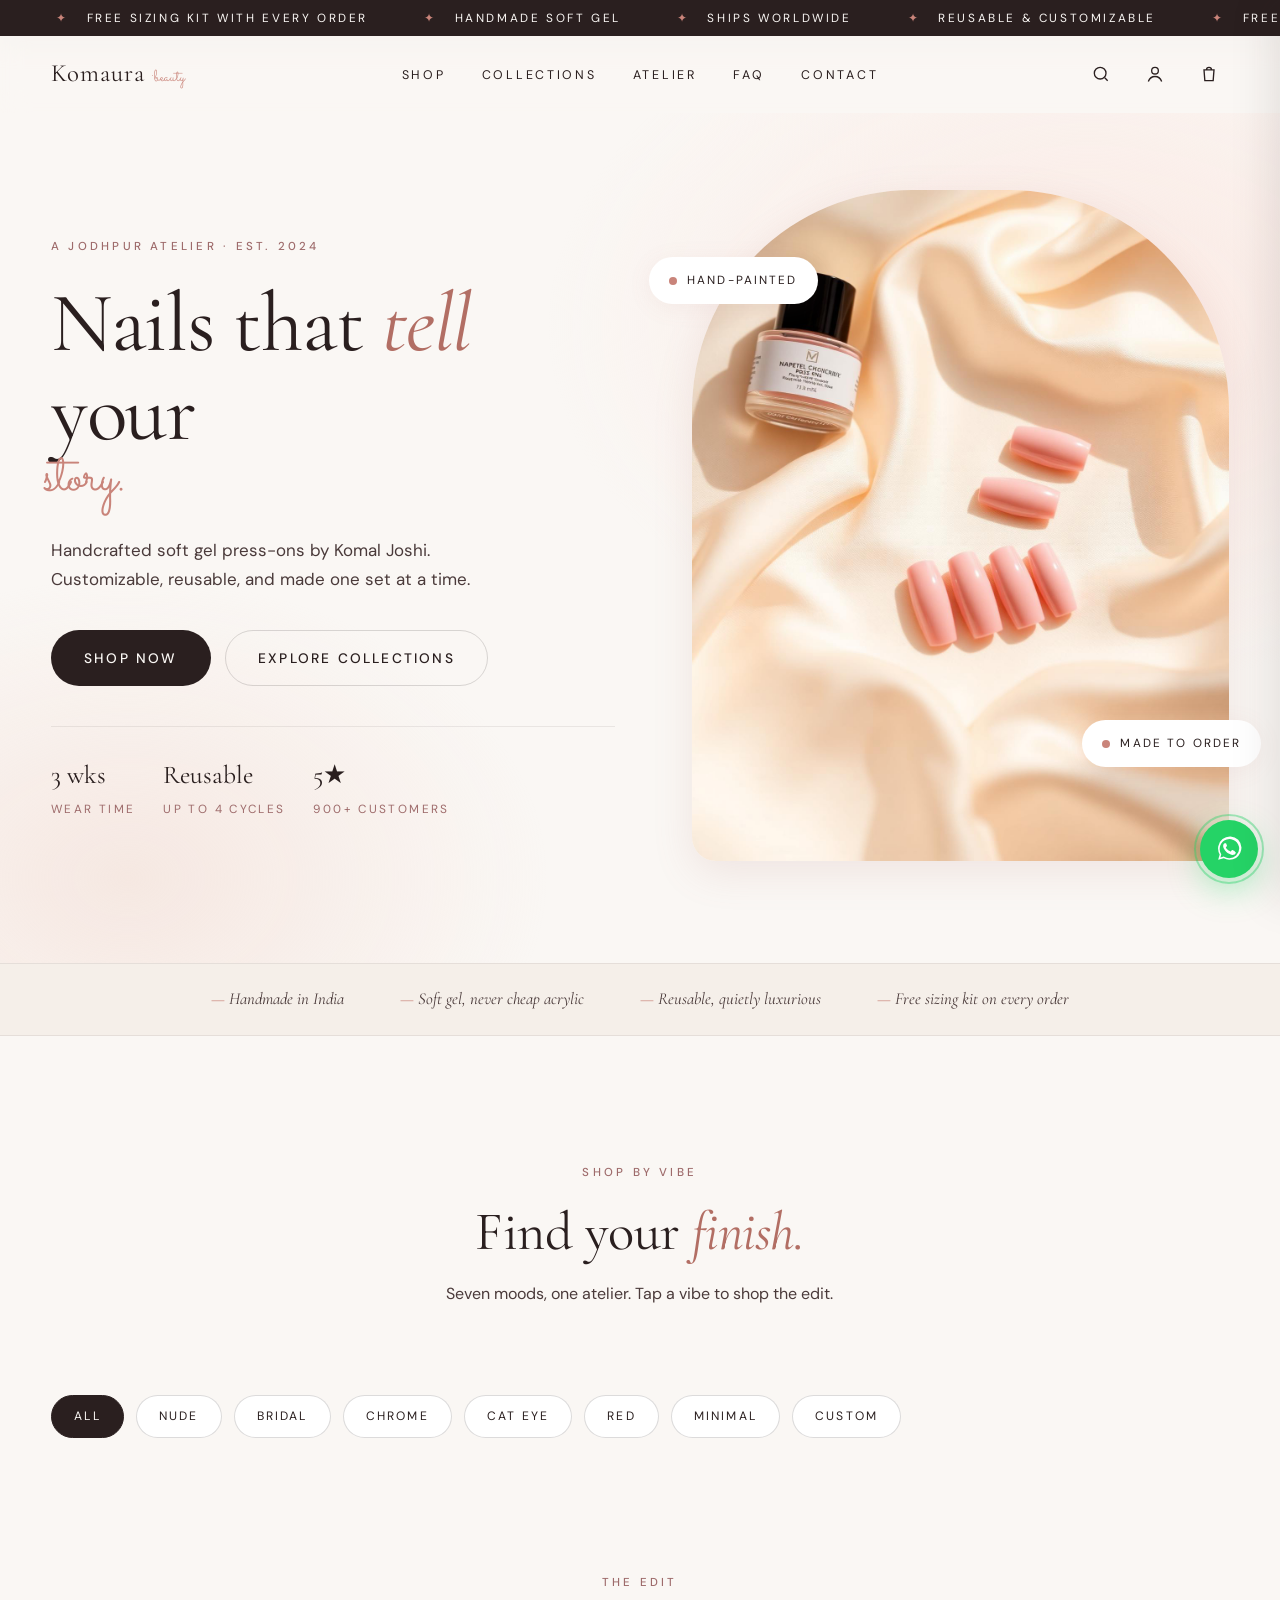
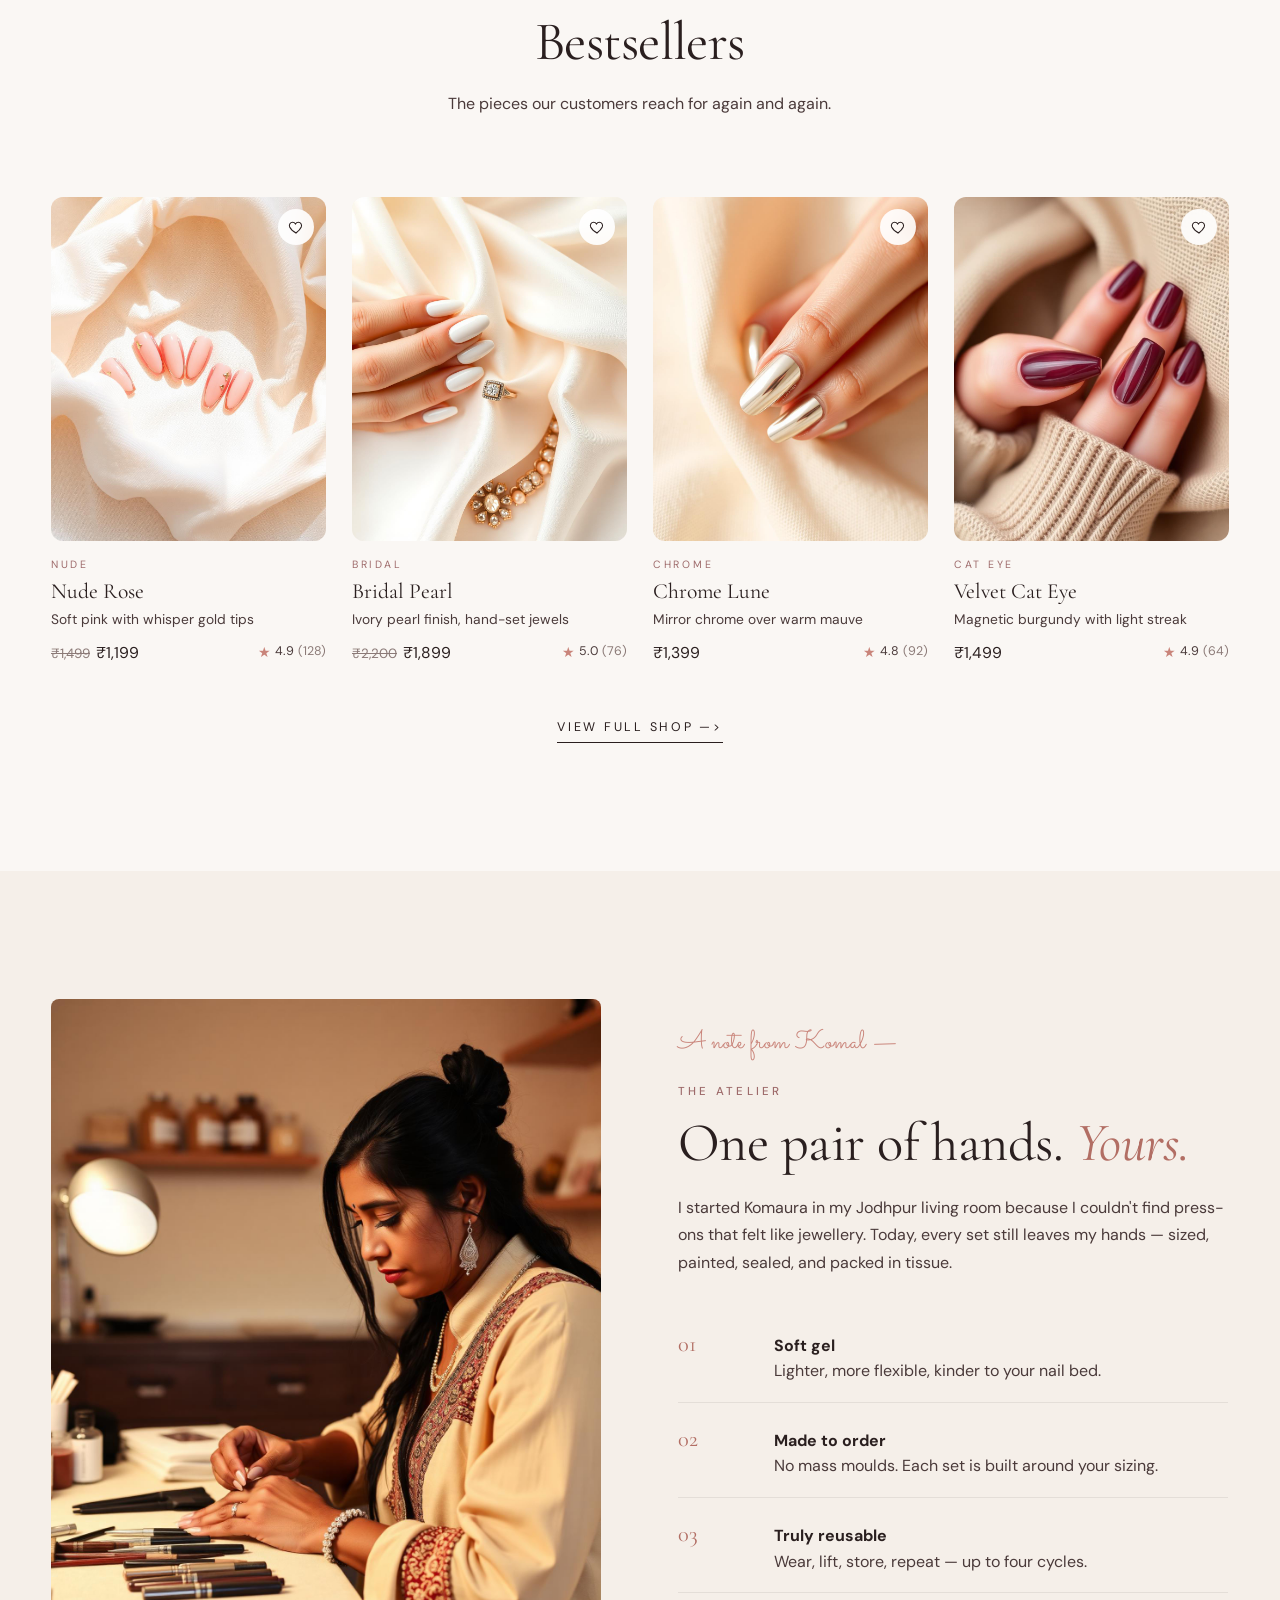
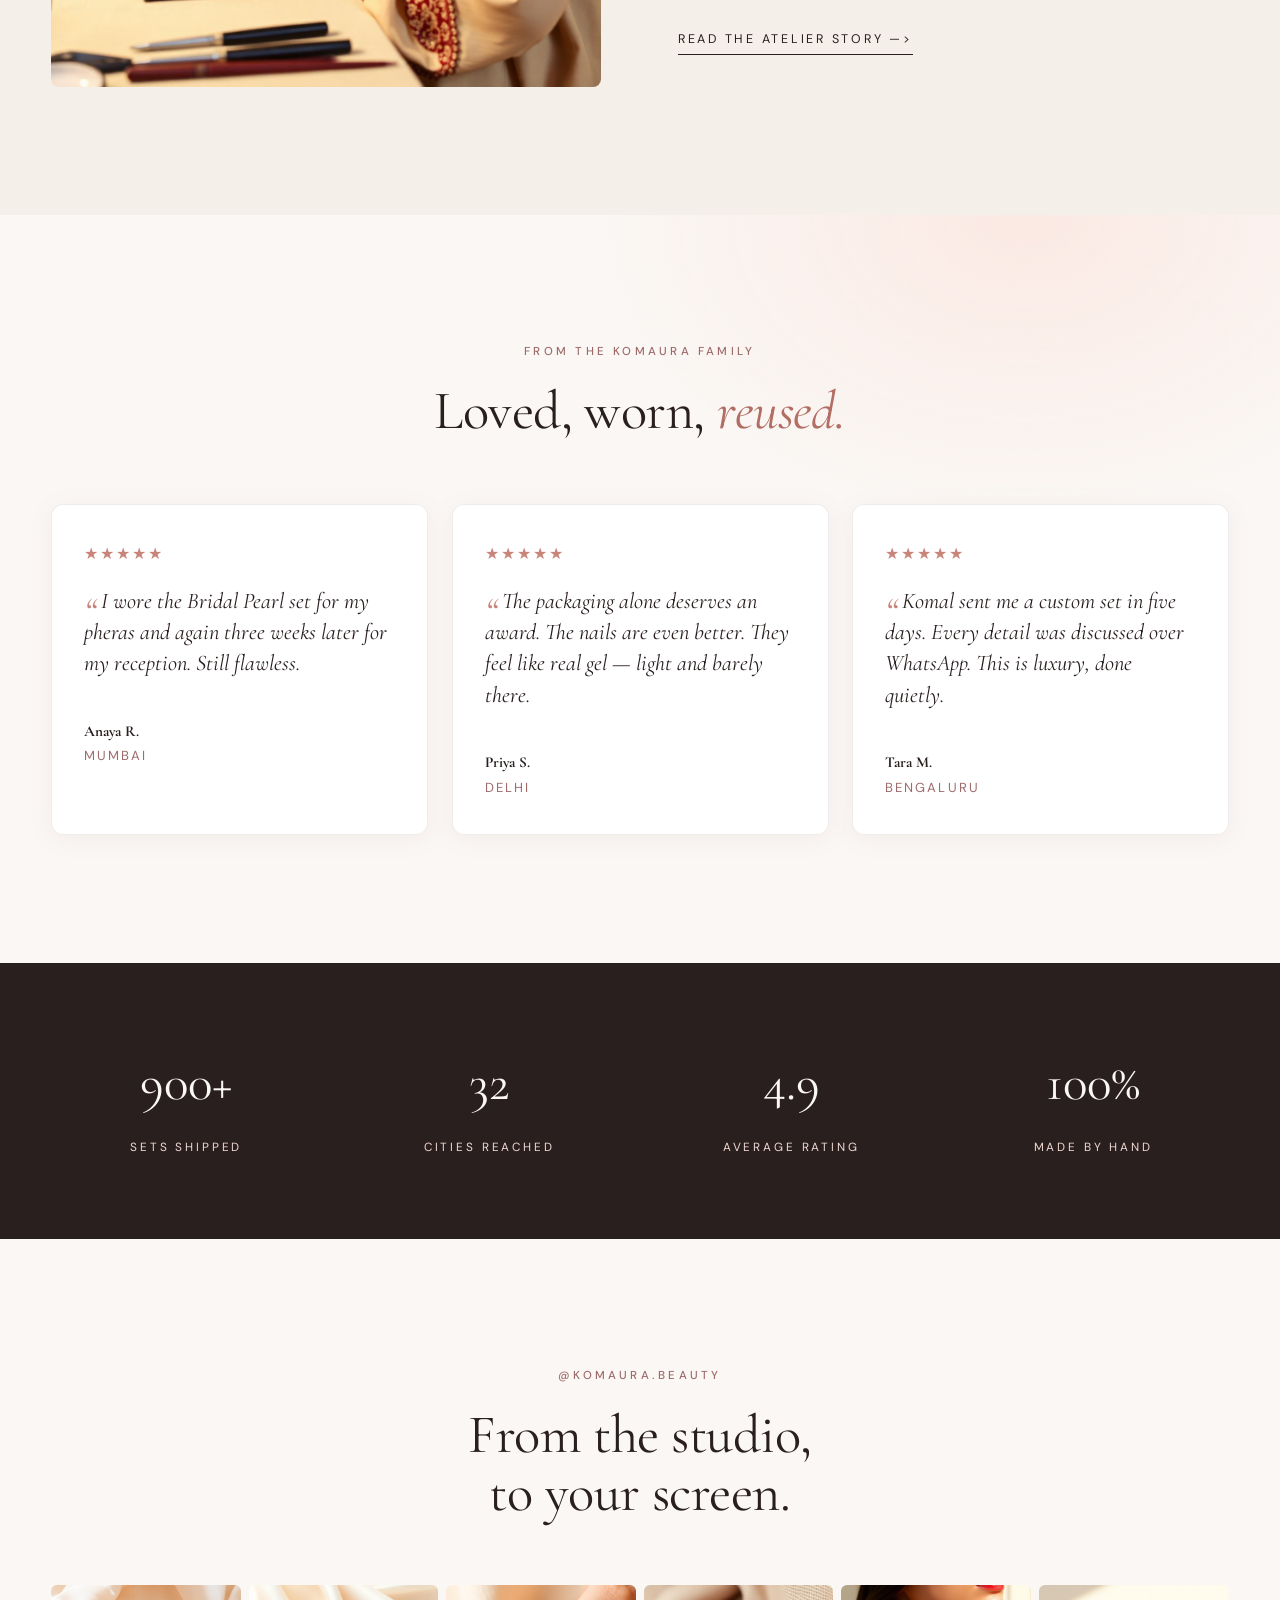
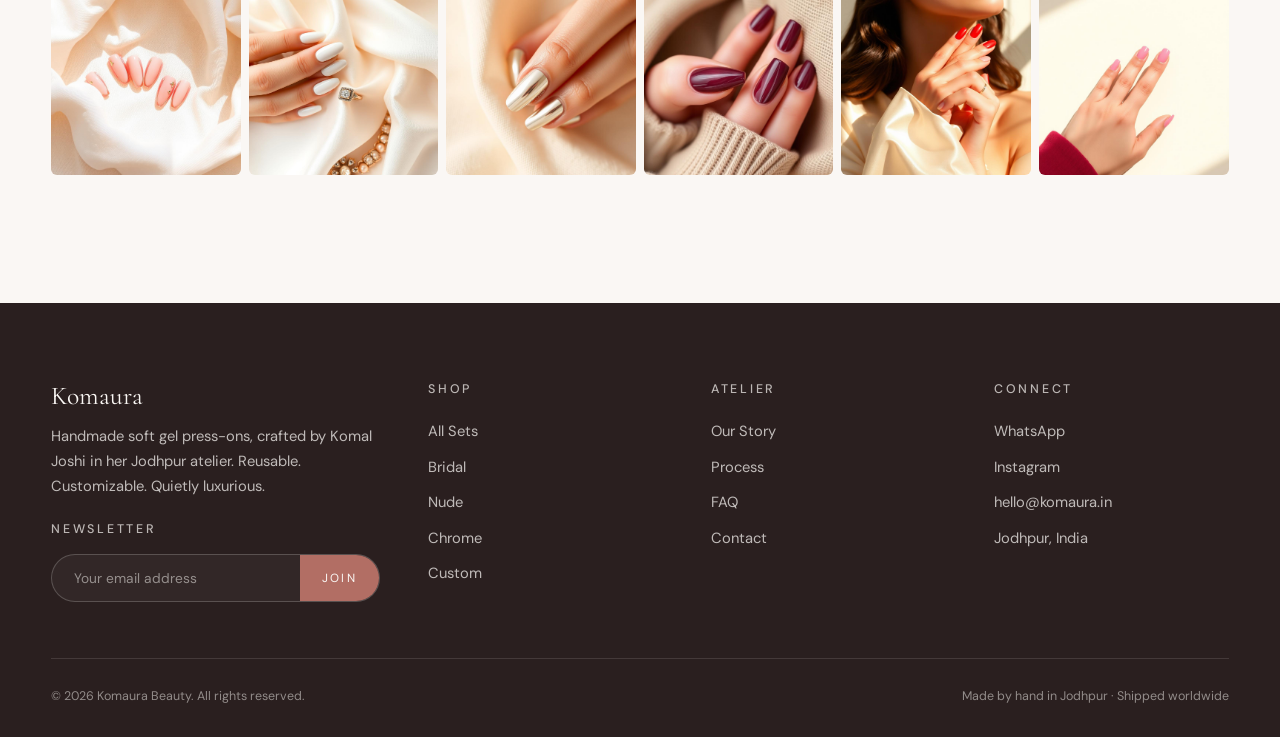
==== index.html @ 633e7b8e "naya" ====
<!DOCTYPE html>
<html lang="en">
<head>
<meta charset="utf-8">
<meta name="viewport" content="width=device-width, initial-scale=1, viewport-fit=cover">
<title>Komaura Beauty — Handmade Soft Gel Press-On Nails</title>
<meta name="description" content="Komaura Beauty by Komal Joshi. Handcrafted soft gel press-on nails from Jodhpur. Customizable, reusable, and quietly luxurious.">
<meta name="theme-color" content="#FAF7F4">
<meta property="og:title" content="Komaura Beauty — Handmade Soft Gel Press-On Nails">
<meta property="og:description" content="Handcrafted soft gel press-ons. Customizable. Reusable. Yours.">
<meta property="og:image" content="assets/images/hero-1.jpg">
<meta property="og:type" content="website">
<link rel="icon" href="data:image/svg+xml,%3Csvg xmlns='http://www.w3.org/2000/svg' viewBox='0 0 32 32'%3E%3Crect width='32' height='32' rx='8' fill='%232A1F1F'/%3E%3Ctext x='50%25' y='58%25' font-family='Cormorant Garamond, serif' font-size='18' fill='%23FAF7F4' text-anchor='middle'%3EK%3C/text%3E%3C/svg%3E">
<link rel="preconnect" href="https://fonts.googleapis.com">
<link rel="preconnect" href="https://fonts.gstatic.com" crossorigin>
<link href="https://fonts.googleapis.com/css2?family=Cormorant+Garamond:ital,wght@0,400;0,500;1,400&family=DM+Sans:wght@300;400;500&family=Sacramento&display=swap" rel="stylesheet">
<link rel="stylesheet" href="css/base.css">
<link rel="stylesheet" href="css/components.css">
<link rel="stylesheet" href="css/animations.css">
<link rel="stylesheet" href="css/responsive.css">
<script type="application/ld+json">
{"@context":"https://schema.org","@type":"Organization","name":"Komaura Beauty","url":"https://komaura.in","logo":"assets/images/hero-1.jpg","sameAs":["https://instagram.com/"]}
</script>
</head>
<body>
<div class="preloader"><div class="preloader__mark">Komaura</div></div>
<div data-include="navbar"></div>

<main>
  <!-- HERO -->
  <section class="hero">
    <div class="container hero__grid">
      <div class="hero__copy">
        <span class="eyebrow reveal">A Jodhpur Atelier · Est. 2024</span>
        <h1 class="hero__title reveal" data-delay="1">
          Nails that <em>tell</em><br>
          your <span class="script">story.</span>
        </h1>
        <p class="hero__sub reveal" data-delay="2">
          Handcrafted soft gel press-ons by Komal Joshi.
          Customizable, reusable, and made one set at a time.
        </p>
        <div class="hero__cta reveal" data-delay="3">
          <a href="shop.html" class="btn btn-primary">Shop Now</a>
          <a href="#vibes" class="btn btn-ghost">Explore Collections</a>
        </div>
        <div class="hero__meta reveal" data-delay="4">
          <div><strong>3 wks</strong>Wear time</div>
          <div><strong>Reusable</strong>Up to 4 cycles</div>
          <div><strong>5★</strong>900+ customers</div>
        </div>
      </div>
      <div class="hero__art reveal" data-delay="2">
        <img src="assets/images/hero-1.jpg" alt="Editorial close-up of nude pink press-on nails on cream silk" width="640" height="800" fetchpriority="high">
        <div class="float-tag t1"><span class="dot"></span>Hand-painted</div>
        <div class="float-tag t2"><span class="dot"></span>Made to order</div>
      </div>
    </div>
  </section>

  <!-- VALUES -->
  <div class="values">
    <div class="container values__row">
      <span>Handmade in India</span>
      <span>Soft gel, never cheap acrylic</span>
      <span>Reusable, quietly luxurious</span>
      <span>Free sizing kit on every order</span>
    </div>
  </div>

  <!-- VIBES -->
  <section id="vibes">
    <div class="container">
      <div class="section-head reveal">
        <span class="eyebrow">Shop by Vibe</span>
        <h2>Find your <em style="font-style:italic;color:var(--rose-deep)">finish.</em></h2>
        <p>Seven moods, one atelier. Tap a vibe to shop the edit.</p>
      </div>
      <div class="chips chips--scroll reveal" data-delay="1" id="vibe-chips">
        <a class="chip is-active" href="shop.html">All</a>
        <a class="chip" href="shop.html?category=Nude">Nude</a>
        <a class="chip" href="shop.html?category=Bridal">Bridal</a>
        <a class="chip" href="shop.html?category=Chrome">Chrome</a>
        <a class="chip" href="shop.html?category=Cat Eye">Cat Eye</a>
        <a class="chip" href="shop.html?category=Red">Red</a>
        <a class="chip" href="shop.html?category=Minimal">Minimal</a>
        <a class="chip" href="contact.html">Custom</a>
      </div>
    </div>
  </section>

  <!-- BESTSELLERS -->
  <section style="padding-top:0">
    <div class="container">
      <div class="section-head reveal">
        <span class="eyebrow">The Edit</span>
        <h2>Bestsellers</h2>
        <p>The pieces our customers reach for again and again.</p>
      </div>
      <div class="product-grid" id="bestsellers" aria-busy="true">
        <div class="skeleton skel-card"></div>
        <div class="skeleton skel-card"></div>
        <div class="skeleton skel-card"></div>
        <div class="skeleton skel-card"></div>
      </div>
      <div style="text-align:center; margin-top:48px">
        <a href="shop.html" class="link-arrow">View Full Shop —&gt;</a>
      </div>
    </div>
  </section>

  <!-- STORY -->
  <section class="story">
    <div class="container story__grid">
      <div class="story__media reveal">
        <img src="assets/images/about-founder.jpg" alt="Komal Joshi at her Jodhpur atelier workbench" loading="lazy" width="800" height="1000">
      </div>
      <div class="story__copy reveal" data-delay="1">
        <span class="script">A note from Komal —</span>
        <span class="eyebrow" style="display:block; margin-top:12px">The Atelier</span>
        <h2>One pair of hands. <em style="font-style:italic;color:var(--rose-deep)">Yours.</em></h2>
        <p>I started Komaura in my Jodhpur living room because I couldn't find press-ons that felt like jewellery. Today, every set still leaves my hands — sized, painted, sealed, and packed in tissue.</p>
        <ul>
          <li><span>01</span><div><strong>Soft gel</strong><br><span style="color:var(--ink-soft)">Lighter, more flexible, kinder to your nail bed.</span></div></li>
          <li><span>02</span><div><strong>Made to order</strong><br><span style="color:var(--ink-soft)">No mass moulds. Each set is built around your sizing.</span></div></li>
          <li><span>03</span><div><strong>Truly reusable</strong><br><span style="color:var(--ink-soft)">Wear, lift, store, repeat — up to four cycles.</span></div></li>
        </ul>
        <div style="margin-top:32px"><a href="about.html" class="link-arrow">Read the Atelier Story —&gt;</a></div>
      </div>
    </div>
  </section>

  <!-- TESTIMONIALS -->
  <section class="testimonials">
    <div class="container">
      <div class="section-head reveal">
        <span class="eyebrow">From the Komaura Family</span>
        <h2>Loved, worn, <em style="font-style:italic;color:var(--rose-deep)">reused.</em></h2>
      </div>
      <div class="t-grid">
        <article class="t-card reveal"><div class="stars">★★★★★</div><p class="quote">I wore the Bridal Pearl set for my pheras and again three weeks later for my reception. Still flawless.</p><div class="who"><strong>Anaya R.</strong>Mumbai</div></article>
        <article class="t-card reveal" data-delay="1"><div class="stars">★★★★★</div><p class="quote">The packaging alone deserves an award. The nails are even better. They feel like real gel — light and barely there.</p><div class="who"><strong>Priya S.</strong>Delhi</div></article>
        <article class="t-card reveal" data-delay="2"><div class="stars">★★★★★</div><p class="quote">Komal sent me a custom set in five days. Every detail was discussed over WhatsApp. This is luxury, done quietly.</p><div class="who"><strong>Tara M.</strong>Bengaluru</div></article>
      </div>
    </div>
  </section>

  <!-- COUNTERS -->
  <section class="counters">
    <div class="container counters__grid">
      <div class="reveal"><strong>900+</strong><span>Sets shipped</span></div>
      <div class="reveal" data-delay="1"><strong>32</strong><span>Cities reached</span></div>
      <div class="reveal" data-delay="2"><strong>4.9</strong><span>Average rating</span></div>
      <div class="reveal" data-delay="3"><strong>100%</strong><span>Made by hand</span></div>
    </div>
  </section>

  <!-- INSTAGRAM -->
  <section>
    <div class="container">
      <div class="section-head reveal">
        <span class="eyebrow">@komaura.beauty</span>
        <h2>From the studio,<br>to your screen.</h2>
      </div>
      <div class="insta__row reveal">
        <a href="https://instagram.com/" target="_blank" rel="noopener"><img src="assets/products/nude-rose.jpg" alt loading="lazy"></a>
        <a href="https://instagram.com/" target="_blank" rel="noopener"><img src="assets/products/bridal-pearl.jpg" alt loading="lazy"></a>
        <a href="https://instagram.com/" target="_blank" rel="noopener"><img src="assets/products/chrome-mauve.jpg" alt loading="lazy"></a>
        <a href="https://instagram.com/" target="_blank" rel="noopener"><img src="assets/products/cateye-mauve.jpg" alt loading="lazy"></a>
        <a href="https://instagram.com/" target="_blank" rel="noopener"><img src="assets/products/red-rouge.jpg" alt loading="lazy"></a>
        <a href="https://instagram.com/" target="_blank" rel="noopener"><img src="assets/products/minimal-sheer.jpg" alt loading="lazy"></a>
      </div>
    </div>
  </section>
</main>

<div data-include="footer"></div>

<script type="module" src="js/main.js"></script>
<script type="module">
  import { loadProducts, renderGrid } from './js/products.js';
  import { bindWishlistButtons, bindQuickAdd } from './js/cart.js';
  import { initReveals } from './js/animations.js';
  (async () => {
    const all = await loadProducts();
    const grid = document.getElementById('bestsellers');
    grid.removeAttribute('aria-busy');
    renderGrid(grid, all.slice(0, 4));
    bindWishlistButtons(grid); bindQuickAdd(grid); initReveals(grid);
  })();
</script>
</body>
</html>
---- css/base.css ----
/* =========================================================
   Komaura Beauty — Base
   ========================================================= */

:root {
  --cream: #FAF7F4;
  --cream-2: #F5EFE9;
  --blush: #F2D9D0;
  --blush-soft: #FBE9E3;
  --rose: #C9847A;
  --rose-deep: #B26E64;
  --mauve: #9E6B6B;
  --chrome: #C8C0BB;
  --ink: #2A1F1F;
  --ink-soft: #4A3A3A;
  --muted: #8B7A77;
  --line: rgba(42, 31, 31, 0.08);
  --line-strong: rgba(42, 31, 31, 0.16);
  --white: #FFFFFF;

  --shadow-soft: 0 4px 24px rgba(180, 120, 110, 0.08);
  --shadow-lift: 0 12px 40px rgba(180, 120, 110, 0.14);

  --radius-card: 12px;
  --radius-pill: 999px;

  --ease: cubic-bezier(0.22, 1, 0.36, 1);
  --t-fast: 240ms;
  --t-base: 360ms;
  --t-slow: 600ms;

  --container: 1280px;
  --pad-x: clamp(20px, 4vw, 56px);
  --section-y: clamp(80px, 10vw, 140px);

  --f-display: "Cormorant Garamond", "Times New Roman", serif;
  --f-body: "DM Sans", -apple-system, BlinkMacSystemFont, "Segoe UI", sans-serif;
  --f-script: "Sacramento", cursive;
}

*,
*::before,
*::after {
  box-sizing: border-box;
}

html {
  -webkit-text-size-adjust: 100%;
  scroll-behavior: smooth;
}

body {
  margin: 0;
  font-family: var(--f-body);
  font-size: 16px;
  line-height: 1.6;
  color: var(--ink);
  background: var(--cream);
  -webkit-font-smoothing: antialiased;
  -moz-osx-font-smoothing: grayscale;
  text-rendering: optimizeLegibility;
  overflow-x: hidden;
}

img {
  max-width: 100%;
  display: block;
  height: auto;
}

a {
  color: inherit;
  text-decoration: none;
}

button {
  font-family: inherit;
  border: none;
  background: none;
  cursor: pointer;
  color: inherit;
}

input,
textarea,
select {
  font-family: inherit;
  font-size: inherit;
  color: inherit;
}

:focus-visible {
  outline: 2px solid var(--rose);
  outline-offset: 3px;
  border-radius: 4px;
}

::selection {
  background: var(--blush);
  color: var(--ink);
}

/* Typography */
h1, h2, h3, h4 {
  font-family: var(--f-display);
  font-weight: 400;
  letter-spacing: -0.01em;
  line-height: 1.05;
  margin: 0;
  color: var(--ink);
}

h1 { font-size: clamp(2.6rem, 6.4vw, 5.4rem); }
h2 { font-size: clamp(2rem, 4.4vw, 3.4rem); }
h3 { font-size: clamp(1.4rem, 2.4vw, 1.9rem); letter-spacing: 0; }
h4 { font-size: 1.05rem; font-family: var(--f-body); font-weight: 500; letter-spacing: 0.02em; }

p {
  margin: 0 0 1em;
  color: var(--ink-soft);
  font-size: 1rem;
  line-height: 1.7;
}

.script {
  font-family: var(--f-script);
  font-weight: 400;
  color: var(--rose);
  font-size: 1.6em;
  line-height: 1;
}

.eyebrow {
  font-family: var(--f-body);
  font-size: 0.72rem;
  text-transform: uppercase;
  letter-spacing: 0.28em;
  color: var(--mauve);
  font-weight: 500;
  display: inline-block;
}

/* Layout */
.container {
  max-width: var(--container);
  margin: 0 auto;
  padding-left: var(--pad-x);
  padding-right: var(--pad-x);
}

section {
  padding-top: var(--section-y);
  padding-bottom: var(--section-y);
}

.section-head {
  display: flex;
  flex-direction: column;
  align-items: center;
  text-align: center;
  gap: 18px;
  margin-bottom: 64px;
}
.section-head .eyebrow { margin-bottom: 4px; }
.section-head p { max-width: 520px; }

/* Buttons */
.btn {
  display: inline-flex;
  align-items: center;
  justify-content: center;
  gap: 10px;
  padding: 16px 32px;
  border-radius: var(--radius-pill);
  font-size: 0.86rem;
  letter-spacing: 0.16em;
  text-transform: uppercase;
  font-weight: 500;
  transition: transform var(--t-fast) var(--ease),
              background-color var(--t-fast) var(--ease),
              color var(--t-fast) var(--ease),
              box-shadow var(--t-base) var(--ease);
  will-change: transform;
  border: 1px solid transparent;
  white-space: nowrap;
}
.btn:hover { transform: translateY(-2px); }
.btn:active { transform: translateY(0); }

.btn-primary {
  background: var(--ink);
  color: var(--cream);
}
.btn-primary:hover { background: var(--rose-deep); box-shadow: var(--shadow-lift); }

.btn-ghost {
  background: transparent;
  color: var(--ink);
  border-color: var(--line-strong);
}
.btn-ghost:hover { border-color: var(--ink); }

.btn-light {
  background: var(--cream);
  color: var(--ink);
}

.link-arrow {
  display: inline-flex;
  align-items: center;
  gap: 8px;
  font-size: 0.78rem;
  letter-spacing: 0.22em;
  text-transform: uppercase;
  color: var(--ink);
  border-bottom: 1px solid var(--ink);
  padding-bottom: 4px;
  transition: gap var(--t-fast) var(--ease), color var(--t-fast) var(--ease);
}
.link-arrow:hover { gap: 14px; color: var(--rose-deep); }

/* Page transitions */
main { animation: pageIn 600ms var(--ease) both; }
@keyframes pageIn {
  from { opacity: 0; transform: translateY(8px); }
  to   { opacity: 1; transform: translateY(0); }
}

/* Scrollbar */
::-webkit-scrollbar { width: 10px; height: 10px; }
::-webkit-scrollbar-track { background: var(--cream); }
::-webkit-scrollbar-thumb { background: var(--blush); border-radius: 99px; }
::-webkit-scrollbar-thumb:hover { background: var(--rose); }

/* Utility */
.sr-only {
  position: absolute; width: 1px; height: 1px; padding: 0; margin: -1px;
  overflow: hidden; clip: rect(0,0,0,0); white-space: nowrap; border: 0;
}
.no-scroll { overflow: hidden; }
---- css/components.css ----
/* =========================================================
   Components
   ========================================================= */

/* ---------- Announcement bar ---------- */
.announce {
  background: var(--ink);
  color: var(--cream);
  font-size: 0.74rem;
  letter-spacing: 0.22em;
  text-transform: uppercase;
  overflow: hidden;
  height: 36px;
  display: flex;
  align-items: center;
}
.announce__track {
  display: flex;
  gap: 56px;
  white-space: nowrap;
  animation: marquee 38s linear infinite;
  padding-left: 56px;
}
.announce__track span::before { content: "✦"; margin-right: 18px; color: var(--rose); }
@keyframes marquee {
  from { transform: translateX(0); }
  to   { transform: translateX(-50%); }
}

/* ---------- Navbar ---------- */
.nav {
  position: sticky;
  top: 0;
  z-index: 60;
  background: rgba(250, 247, 244, 0.6);
  backdrop-filter: blur(14px);
  -webkit-backdrop-filter: blur(14px);
  border-bottom: 1px solid transparent;
  transition: background var(--t-base) var(--ease),
              border-color var(--t-base) var(--ease),
              box-shadow var(--t-base) var(--ease);
}
.nav.scrolled {
  background: rgba(250, 247, 244, 0.85);
  border-bottom-color: var(--line);
  box-shadow: 0 1px 30px rgba(42, 31, 31, 0.04);
}
.nav__inner {
  display: grid;
  grid-template-columns: 1fr auto 1fr;
  align-items: center;
  gap: 24px;
  padding-top: 18px;
  padding-bottom: 18px;
}
.nav__brand {
  font-family: var(--f-display);
  font-size: 1.55rem;
  letter-spacing: 0.04em;
  color: var(--ink);
  display: inline-flex;
  align-items: baseline;
  gap: 6px;
}
.nav__brand small {
  font-family: var(--f-script);
  font-size: 1rem;
  color: var(--rose);
  letter-spacing: 0;
}
.nav__links {
  display: flex;
  justify-content: center;
  gap: 36px;
  list-style: none;
  padding: 0;
  margin: 0;
}
.nav__links a {
  font-size: 0.78rem;
  text-transform: uppercase;
  letter-spacing: 0.22em;
  color: var(--ink);
  position: relative;
  padding: 6px 0;
  transition: color var(--t-fast) var(--ease);
}
.nav__links a::after {
  content: "";
  position: absolute;
  inset: auto 0 -2px 0;
  height: 1px;
  background: var(--ink);
  transform: scaleX(0);
  transform-origin: right center;
  transition: transform var(--t-base) var(--ease);
}
.nav__links a:hover,
.nav__links a.is-active { color: var(--rose-deep); }
.nav__links a:hover::after,
.nav__links a.is-active::after { transform: scaleX(1); transform-origin: left center; background: var(--rose-deep); }

.nav__icons {
  display: flex;
  justify-content: flex-end;
  gap: 14px;
  align-items: center;
}
.icon-btn {
  width: 40px; height: 40px;
  border-radius: 999px;
  display: inline-flex; align-items: center; justify-content: center;
  transition: background var(--t-fast) var(--ease), transform var(--t-fast) var(--ease);
  position: relative;
  color: var(--ink);
}
.icon-btn:hover { background: rgba(255,255,255,0.5); transform: translateY(-2px); }
.icon-btn svg { width: 20px; height: 20px; }

.cart-badge {
  position: absolute;
  top: 4px; right: 4px;
  min-width: 18px; height: 18px; padding: 0 5px;
  background: var(--rose-deep);
  color: var(--white);
  border-radius: 999px;
  font-size: 0.62rem;
  letter-spacing: 0;
  display: inline-flex; align-items: center; justify-content: center;
  font-weight: 600;
  transform: scale(0);
  transition: transform var(--t-fast) var(--ease);
}
.cart-badge.is-on { transform: scale(1); }

.nav__burger { display: none; }

/* ---------- Mobile bottom nav ---------- */
.mob-nav {
  display: none;
  position: fixed;
  bottom: 0; left: 0; right: 0;
  background: rgba(250, 247, 244, 0.94);
  backdrop-filter: blur(14px);
  border-top: 1px solid var(--line);
  z-index: 55;
  padding: 10px 8px calc(10px + env(safe-area-inset-bottom));
}
.mob-nav__list {
  display: grid;
  grid-template-columns: repeat(5, 1fr);
  list-style: none; padding: 0; margin: 0;
}
.mob-nav__list a {
  display: flex; flex-direction: column; align-items: center; gap: 4px;
  padding: 6px 0;
  font-size: 0.6rem;
  letter-spacing: 0.18em;
  text-transform: uppercase;
  color: var(--ink-soft);
  position: relative;
}
.mob-nav__list svg { width: 18px; height: 18px; }
.mob-nav__list a.is-active { color: var(--rose-deep); }
.mob-nav__list a.is-active::after {
  content: ""; position: absolute; top: 0; left: 50%;
  width: 18px; height: 2px; background: var(--rose-deep);
  transform: translateX(-50%);
  border-radius: 2px;
  animation: underline 300ms var(--ease);
}
@keyframes underline {
  from { width: 0; opacity: 0; }
  to { width: 18px; opacity: 1; }
}

/* ---------- Hero ---------- */
.hero {
  position: relative;
  padding-top: clamp(40px, 6vw, 80px);
  padding-bottom: clamp(60px, 8vw, 120px);
  background:
    radial-gradient(900px 600px at 85% 25%, var(--blush-soft), transparent 60%),
    radial-gradient(700px 500px at 10% 90%, rgba(242, 217, 208, 0.5), transparent 60%),
    var(--cream);
  overflow: hidden;
}
.hero__grid {
  display: grid;
  grid-template-columns: 1.05fr 1fr;
  gap: clamp(40px, 6vw, 80px);
  align-items: center;
}
.hero__copy .eyebrow { margin-bottom: 22px; }
.hero__title {
  font-size: clamp(2.8rem, 6.6vw, 5.6rem);
  letter-spacing: -0.015em;
}
.hero__title em {
  font-style: italic;
  color: var(--rose-deep);
}
.hero__title .script {
  display: block;
  font-size: 0.66em;
  margin-top: -4px;
  margin-left: -8px;
}
.hero__sub {
  margin: 28px 0 36px;
  max-width: 460px;
  font-size: 1.06rem;
}
.hero__cta {
  display: flex; gap: 14px; flex-wrap: wrap;
  margin-bottom: 40px;
}
.hero__meta {
  display: flex;
  gap: 28px;
  padding-top: 28px;
  border-top: 1px solid var(--line);
  flex-wrap: wrap;
}
.hero__meta div { font-size: 0.74rem; letter-spacing: 0.2em; text-transform: uppercase; color: var(--mauve); }
.hero__meta strong { display: block; font-family: var(--f-display); font-size: 1.6rem; color: var(--ink); letter-spacing: 0; text-transform: none; margin-bottom: 4px; font-weight: 400; }

.hero__art {
  position: relative;
  aspect-ratio: 4/5;
}
.hero__art img {
  position: absolute;
  inset: 0;
  width: 100%; height: 100%;
  object-fit: cover;
  border-radius: 220px 220px 24px 24px;
  box-shadow: var(--shadow-lift);
  animation: floatY 7s ease-in-out infinite;
}
.hero__art .float-tag {
  position: absolute;
  background: var(--white);
  padding: 14px 20px;
  border-radius: 999px;
  box-shadow: var(--shadow-soft);
  font-size: 0.74rem;
  letter-spacing: 0.18em;
  text-transform: uppercase;
  color: var(--ink);
  display: flex; align-items: center; gap: 10px;
  animation: floatY 5s ease-in-out infinite;
}
.hero__art .float-tag.t1 { top: 10%; left: -8%; animation-delay: 0.4s; }
.hero__art .float-tag.t2 { bottom: 14%; right: -6%; animation-delay: 1.2s; }
.hero__art .float-tag .dot { width: 8px; height: 8px; border-radius: 999px; background: var(--rose); }

@keyframes floatY {
  0%, 100% { transform: translateY(0); }
  50% { transform: translateY(-10px); }
}

/* ---------- Marquee strip (values) ---------- */
.values {
  background: var(--cream-2);
  border-top: 1px solid var(--line);
  border-bottom: 1px solid var(--line);
  padding: 22px 0;
}
.values__row {
  display: flex; justify-content: center; gap: 56px; flex-wrap: wrap;
}
.values__row span {
  font-family: var(--f-display); font-size: 1.05rem;
  font-style: italic; color: var(--ink-soft);
}
.values__row span::before { content: "—  "; color: var(--rose); font-style: normal; }

/* ---------- Vibe chips ---------- */
.chips {
  display: flex; gap: 12px; flex-wrap: wrap;
  justify-content: center;
}
.chip {
  padding: 11px 22px;
  border-radius: var(--radius-pill);
  border: 1px solid var(--line-strong);
  background: var(--white);
  font-size: 0.76rem;
  letter-spacing: 0.18em;
  text-transform: uppercase;
  color: var(--ink);
  transition: all var(--t-fast) var(--ease);
}
.chip:hover { transform: translateY(-2px); border-color: var(--ink); }
.chip.is-active { background: var(--ink); color: var(--cream); border-color: var(--ink); }

.chips--scroll {
  flex-wrap: nowrap;
  overflow-x: auto;
  scrollbar-width: none;
  -ms-overflow-style: none;
  padding: 8px 4px;
  justify-content: flex-start;
  margin-left: calc(-1 * var(--pad-x));
  margin-right: calc(-1 * var(--pad-x));
  padding-left: var(--pad-x);
  padding-right: var(--pad-x);
}
.chips--scroll::-webkit-scrollbar { display: none; }

/* ---------- Product grid + card ---------- */
.product-grid {
  display: grid;
  grid-template-columns: repeat(auto-fill, minmax(260px, 1fr));
  gap: clamp(20px, 2.6vw, 36px) clamp(16px, 2vw, 28px);
}

.card {
  position: relative;
  display: flex;
  flex-direction: column;
}
.card__media {
  position: relative;
  aspect-ratio: 4/5;
  border-radius: var(--radius-card);
  overflow: hidden;
  background: var(--cream-2);
  margin-bottom: 16px;
}
.card__media img {
  position: absolute; inset: 0;
  width: 100%; height: 100%;
  object-fit: cover;
  transition: transform 800ms var(--ease), opacity var(--t-base) var(--ease);
}
.card__media img.b { opacity: 0; }
.card:hover .card__media img.a { opacity: 0; transform: scale(1.04); }
.card:hover .card__media img.b { opacity: 1; transform: scale(1.04); }

.card__heart {
  position: absolute; top: 12px; right: 12px;
  width: 36px; height: 36px;
  background: rgba(255,255,255,0.9);
  border-radius: 999px;
  display: inline-flex; align-items: center; justify-content: center;
  transition: background var(--t-fast) var(--ease), transform var(--t-fast) var(--ease);
  z-index: 2;
  backdrop-filter: blur(6px);
}
.card__heart:hover { transform: scale(1.08); }
.card__heart svg { width: 16px; height: 16px; stroke: var(--ink); fill: none; stroke-width: 1.6; transition: fill var(--t-fast) var(--ease); }
.card__heart.is-on svg { fill: var(--rose-deep); stroke: var(--rose-deep); }

.card__quick {
  position: absolute;
  inset: auto 12px 12px;
  padding: 12px;
  background: var(--ink);
  color: var(--cream);
  border-radius: 999px;
  font-size: 0.72rem;
  letter-spacing: 0.2em;
  text-transform: uppercase;
  text-align: center;
  opacity: 0;
  transform: translateY(8px);
  transition: opacity var(--t-base) var(--ease), transform var(--t-base) var(--ease), background var(--t-fast) var(--ease);
  z-index: 2;
}
.card:hover .card__quick { opacity: 1; transform: translateY(0); }
.card__quick:hover { background: var(--rose-deep); }

.card__cat { font-size: 0.66rem; letter-spacing: 0.26em; text-transform: uppercase; color: var(--mauve); margin-bottom: 6px; }
.card__name { font-family: var(--f-display); font-size: 1.35rem; line-height: 1.1; margin-bottom: 4px; }
.card__tag { font-size: 0.86rem; color: var(--ink-soft); margin-bottom: 10px; }
.card__row { display: flex; align-items: center; justify-content: space-between; gap: 12px; }
.card__price { font-size: 0.98rem; color: var(--ink); }
.card__price s { color: var(--muted); margin-right: 6px; font-size: 0.84rem; }
.card__rating { font-size: 0.78rem; color: var(--ink-soft); display: inline-flex; gap: 4px; align-items: center; }
.card__rating::before { content: "★"; color: var(--rose); font-size: 0.9rem; }

/* ---------- Editorial split (story) ---------- */
.story {
  background: var(--cream-2);
}
.story__grid {
  display: grid;
  grid-template-columns: 1fr 1fr;
  gap: clamp(40px, 6vw, 96px);
  align-items: center;
}
.story__media {
  aspect-ratio: 4/5;
  border-radius: 8px;
  overflow: hidden;
  position: relative;
}
.story__media img { width: 100%; height: 100%; object-fit: cover; }
.story__copy h2 { margin: 14px 0 22px; }
.story__copy .script { display: inline-block; margin-bottom: 14px; }
.story__copy ul { list-style: none; padding: 0; margin: 32px 0 0; }
.story__copy li {
  padding: 18px 0;
  border-bottom: 1px solid var(--line);
  display: grid;
  grid-template-columns: 80px 1fr;
  gap: 16px;
  align-items: baseline;
}
.story__copy li span:first-child {
  font-family: var(--f-display); font-size: 1.4rem; color: var(--rose-deep);
}

/* ---------- Testimonials ---------- */
.testimonials {
  background:
    radial-gradient(700px 500px at 80% 0%, var(--blush-soft), transparent 60%),
    var(--cream);
}
.t-grid {
  display: grid;
  grid-template-columns: repeat(3, 1fr);
  gap: 24px;
}
.t-card {
  background: var(--white);
  border: 1px solid var(--line);
  border-radius: var(--radius-card);
  padding: 36px 32px;
  box-shadow: var(--shadow-soft);
  display: flex; flex-direction: column; gap: 18px;
}
.t-card .quote {
  font-family: var(--f-display); font-size: 1.4rem; line-height: 1.4;
  font-style: italic; color: var(--ink);
}
.t-card .quote::before { content: "“"; font-size: 2.4rem; color: var(--rose); line-height: 0; vertical-align: -0.4em; margin-right: 4px; }
.t-card .who { font-size: 0.82rem; letter-spacing: 0.16em; text-transform: uppercase; color: var(--mauve); }
.t-card .who strong { display: block; font-size: 0.95rem; letter-spacing: 0; text-transform: none; color: var(--ink); margin-bottom: 2px; font-family: var(--f-display); }
.t-card .stars { color: var(--rose); letter-spacing: 2px; }

/* ---------- Counters ---------- */
.counters {
  background: var(--ink);
  color: var(--cream);
  padding: 80px 0;
}
.counters__grid {
  display: grid;
  grid-template-columns: repeat(4, 1fr);
  gap: 32px;
  text-align: center;
}
.counters strong {
  font-family: var(--f-display); font-size: clamp(2.4rem, 4vw, 3.6rem); display: block; margin-bottom: 8px;
  color: var(--cream); font-weight: 400;
}
.counters span { font-size: 0.74rem; letter-spacing: 0.24em; text-transform: uppercase; color: var(--blush); }

/* ---------- Instagram strip ---------- */
.insta__row {
  display: grid;
  grid-template-columns: repeat(6, 1fr);
  gap: 8px;
}
.insta__row a {
  position: relative;
  aspect-ratio: 1;
  overflow: hidden;
  border-radius: 6px;
  display: block;
}
.insta__row img {
  width: 100%; height: 100%; object-fit: cover;
  transition: transform var(--t-slow) var(--ease);
}
.insta__row a::after {
  content: "";
  position: absolute; inset: 0;
  background: rgba(201, 132, 122, 0.5);
  opacity: 0;
  transition: opacity var(--t-base) var(--ease);
}
.insta__row a::before {
  content: "";
  position: absolute; inset: 0;
  background: url("data:image/svg+xml;utf8,<svg xmlns='http://www.w3.org/2000/svg' width='28' height='28' viewBox='0 0 24 24' fill='none' stroke='%23fff' stroke-width='1.6'><rect x='3' y='3' width='18' height='18' rx='5'/><circle cx='12' cy='12' r='4'/><circle cx='17.5' cy='6.5' r='1' fill='%23fff'/></svg>") center / 28px no-repeat;
  z-index: 2;
  opacity: 0;
  transition: opacity var(--t-base) var(--ease);
}
.insta__row a:hover img { transform: scale(1.06); }
.insta__row a:hover::after,
.insta__row a:hover::before { opacity: 1; }

/* ---------- Footer ---------- */
.footer {
  background: var(--ink);
  color: var(--cream);
  padding: 80px 0 30px;
}
.footer__grid {
  display: grid;
  grid-template-columns: 1.4fr repeat(3, 1fr);
  gap: 48px;
  padding-bottom: 56px;
  border-bottom: 1px solid rgba(250, 247, 244, 0.12);
}
.footer h3 { color: var(--cream); font-family: var(--f-display); font-size: 1.6rem; margin-bottom: 14px; }
.footer h4 { color: var(--cream); font-size: 0.78rem; letter-spacing: 0.22em; text-transform: uppercase; margin-bottom: 18px; opacity: 0.7; }
.footer p, .footer a { color: rgba(250, 247, 244, 0.72); font-size: 0.92rem; }
.footer a { display: block; padding: 6px 0; transition: color var(--t-fast) var(--ease); }
.footer a:hover { color: var(--blush); }
.footer__news {
  display: flex; gap: 0; margin-top: 14px;
  border: 1px solid rgba(250, 247, 244, 0.2);
  border-radius: 999px;
  overflow: hidden;
  background: rgba(255,255,255,0.04);
}
.footer__news input {
  flex: 1; padding: 14px 22px; background: transparent; border: none; color: var(--cream); font-size: 0.86rem;
}
.footer__news input::placeholder { color: rgba(250, 247, 244, 0.5); }
.footer__news button {
  padding: 0 22px; background: var(--rose-deep); color: var(--cream);
  font-size: 0.74rem; letter-spacing: 0.2em; text-transform: uppercase;
  transition: background var(--t-fast) var(--ease);
}
.footer__news button:hover { background: var(--rose); }
.footer__base {
  display: flex; justify-content: space-between; padding-top: 28px;
  font-size: 0.78rem; color: rgba(250, 247, 244, 0.5);
  flex-wrap: wrap; gap: 12px;
}

/* ---------- WhatsApp Float ---------- */
.wa-float {
  position: fixed;
  right: 22px; bottom: 22px;
  z-index: 50;
  width: 58px; height: 58px;
  border-radius: 999px;
  background: #25D366;
  color: white;
  display: inline-flex; align-items: center; justify-content: center;
  box-shadow: 0 12px 32px rgba(37, 211, 102, 0.35);
  transition: transform var(--t-fast) var(--ease);
}
.wa-float::after {
  content: ""; position: absolute; inset: -6px; border-radius: 999px;
  border: 2px solid #25D366; opacity: 0.4;
  animation: pulseRing 2.4s ease-out infinite;
}
.wa-float:hover { transform: scale(1.06); }
.wa-float svg { width: 26px; height: 26px; }
.wa-float__tip {
  position: absolute; right: 70px; top: 50%; transform: translateY(-50%);
  background: var(--ink); color: var(--cream);
  padding: 10px 16px; border-radius: 99px;
  font-size: 0.74rem; letter-spacing: 0.16em; text-transform: uppercase;
  white-space: nowrap;
  opacity: 0; pointer-events: none;
  transition: opacity var(--t-fast) var(--ease), transform var(--t-fast) var(--ease);
}
.wa-float:hover .wa-float__tip { opacity: 1; transform: translateY(-50%) translateX(-4px); }

@keyframes pulseRing {
  0% { transform: scale(1); opacity: 0.5; }
  100% { transform: scale(1.6); opacity: 0; }
}

/* ---------- Back to top ---------- */
.totop {
  position: fixed; left: 22px; bottom: 22px; z-index: 50;
  width: 44px; height: 44px;
  background: var(--white);
  border-radius: 999px;
  display: inline-flex; align-items: center; justify-content: center;
  box-shadow: var(--shadow-soft);
  opacity: 0; pointer-events: none;
  transform: translateY(8px);
  transition: opacity var(--t-base) var(--ease), transform var(--t-base) var(--ease);
}
.totop.show { opacity: 1; pointer-events: auto; transform: translateY(0); }
.totop svg { width: 16px; height: 16px; }

/* ---------- Toast ---------- */
.toasts {
  position: fixed; top: 24px; right: 24px; z-index: 100;
  display: flex; flex-direction: column; gap: 10px;
  pointer-events: none;
}
.toast {
  background: var(--white);
  color: var(--ink);
  padding: 14px 18px 14px 16px;
  border-radius: 12px;
  border: 1px solid var(--line);
  box-shadow: var(--shadow-lift);
  display: flex; align-items: center; gap: 12px;
  min-width: 240px;
  font-size: 0.9rem;
  transform: translateX(120%);
  animation: toastIn 360ms var(--ease) forwards;
  pointer-events: auto;
}
.toast.out { animation: toastOut 280ms var(--ease) forwards; }
.toast .dot {
  width: 8px; height: 8px; border-radius: 999px; background: var(--rose);
  flex-shrink: 0;
}
.toast.success .dot { background: #6FAE7B; }
.toast.error .dot { background: #C25555; }
@keyframes toastIn { to { transform: translateX(0); } }
@keyframes toastOut { to { transform: translateX(120%); opacity: 0; } }

/* ---------- Search overlay ---------- */
.search-overlay {
  position: fixed; inset: 0;
  background: rgba(250, 247, 244, 0.85);
  backdrop-filter: blur(20px);
  z-index: 80;
  display: none;
  flex-direction: column;
  padding: 40px var(--pad-x);
  opacity: 0;
}
.search-overlay.show {
  display: flex;
  animation: fadeIn 280ms var(--ease) forwards;
}
.search-overlay__bar {
  display: flex; gap: 14px; align-items: center;
  border-bottom: 1px solid var(--line-strong);
  padding-bottom: 18px;
  max-width: 920px; margin: 24px auto 0; width: 100%;
}
.search-overlay__bar input {
  flex: 1; background: transparent; border: none;
  font-family: var(--f-display); font-size: clamp(1.6rem, 3.6vw, 2.8rem);
  color: var(--ink);
}
.search-overlay__bar input::placeholder { color: var(--muted); font-style: italic; }
.search-overlay__close { font-size: 0.8rem; letter-spacing: 0.2em; text-transform: uppercase; }

.search-recent {
  max-width: 920px; margin: 28px auto 0; width: 100%;
  display: flex; flex-wrap: wrap; gap: 8px;
}
.search-recent .label { font-size: 0.74rem; letter-spacing: 0.22em; text-transform: uppercase; color: var(--mauve); align-self: center; margin-right: 8px; }

.search-results {
  max-width: 920px; margin: 36px auto 0; width: 100%;
  display: grid; grid-template-columns: repeat(auto-fill, minmax(180px, 1fr));
  gap: 18px;
  overflow-y: auto;
}
.search-results .card__media { aspect-ratio: 1; }

@keyframes fadeIn { to { opacity: 1; } }

/* ---------- Cart drawer ---------- */
.drawer-back {
  position: fixed; inset: 0;
  background: rgba(42, 31, 31, 0.4);
  backdrop-filter: blur(4px);
  opacity: 0; pointer-events: none;
  z-index: 90;
  transition: opacity var(--t-base) var(--ease);
}
.drawer-back.show { opacity: 1; pointer-events: auto; }

.drawer {
  position: fixed; top: 0; right: 0; bottom: 0;
  width: min(440px, 92vw);
  background: var(--cream);
  z-index: 95;
  transform: translateX(100%);
  transition: transform 420ms var(--ease);
  display: flex; flex-direction: column;
  box-shadow: -10px 0 40px rgba(42, 31, 31, 0.1);
}
.drawer.show { transform: translateX(0); }
.drawer__head {
  padding: 26px 28px;
  display: flex; align-items: center; justify-content: space-between;
  border-bottom: 1px solid var(--line);
}
.drawer__head h3 { font-size: 1.3rem; }
.drawer__body {
  flex: 1; overflow-y: auto; padding: 18px 28px;
}
.drawer__foot {
  border-top: 1px solid var(--line);
  padding: 22px 28px calc(22px + env(safe-area-inset-bottom));
  background: var(--cream);
}
.drawer__row { display: flex; justify-content: space-between; margin-bottom: 12px; font-size: 0.92rem; }
.drawer__row.total { font-size: 1.1rem; font-family: var(--f-display); margin-bottom: 18px; }

.cart-item {
  display: grid;
  grid-template-columns: 80px 1fr auto;
  gap: 16px; padding: 16px 0;
  border-bottom: 1px solid var(--line);
}
.cart-item img { width: 80px; height: 96px; object-fit: cover; border-radius: 8px; }
.cart-item h4 { font-family: var(--f-display); font-size: 1.05rem; font-weight: 400; margin-bottom: 4px; }
.cart-item .meta { font-size: 0.74rem; color: var(--mauve); letter-spacing: 0.14em; text-transform: uppercase; margin-bottom: 8px; }
.cart-item .qty {
  display: inline-flex; align-items: center; gap: 12px;
  border: 1px solid var(--line-strong); border-radius: 999px; padding: 4px 10px;
  font-size: 0.86rem;
}
.cart-item .qty button { padding: 2px 6px; font-size: 1rem; color: var(--ink-soft); }
.cart-item .price { font-size: 0.95rem; }
.cart-item .rm { font-size: 0.7rem; letter-spacing: 0.18em; text-transform: uppercase; color: var(--mauve); margin-top: 8px; transition: color var(--t-fast); }
.cart-item .rm:hover { color: var(--rose-deep); }

.cart-empty { text-align: center; padding: 60px 20px; }
.cart-empty .script { font-size: 2.4rem; }

/* ---------- Skeleton ---------- */
.skeleton {
  background: linear-gradient(90deg, var(--cream-2) 0%, #efe7e1 50%, var(--cream-2) 100%);
  background-size: 200% 100%;
  animation: shimmer 1.4s linear infinite;
  border-radius: 8px;
}
.skel-card { aspect-ratio: 4/5; }
@keyframes shimmer {
  0% { background-position: 200% 0; }
  100% { background-position: -200% 0; }
}

/* ---------- Preloader ---------- */
.preloader {
  position: fixed; inset: 0; z-index: 200;
  background: var(--cream);
  display: flex; align-items: center; justify-content: center;
  transition: opacity 480ms var(--ease), visibility 480ms;
}
.preloader.done { opacity: 0; visibility: hidden; }
.preloader__mark {
  font-family: var(--f-display); font-size: 2rem; letter-spacing: 0.4em; color: var(--ink);
  position: relative; padding-bottom: 14px; text-transform: uppercase;
}
.preloader__mark::after {
  content: ""; position: absolute; left: 0; right: 0; bottom: 0;
  height: 1px; background: var(--rose);
  transform: scaleX(0); transform-origin: left center;
  animation: load 1.2s var(--ease) forwards;
}
@keyframes load {
  to { transform: scaleX(1); }
}

/* ---------- Product page ---------- */
.pdp {
  padding-top: 60px;
}
.pdp__grid {
  display: grid;
  grid-template-columns: 1.1fr 1fr;
  gap: clamp(40px, 6vw, 96px);
}
.pdp__gallery {
  display: grid;
  grid-template-columns: 88px 1fr;
  gap: 14px;
}
.pdp__thumbs {
  display: flex; flex-direction: column; gap: 10px;
}
.pdp__thumbs button {
  width: 88px; aspect-ratio: 1;
  border-radius: 8px; overflow: hidden;
  border: 1px solid var(--line);
  transition: border-color var(--t-fast) var(--ease);
}
.pdp__thumbs button.is-active { border-color: var(--ink); }
.pdp__thumbs img { width: 100%; height: 100%; object-fit: cover; }
.pdp__main {
  aspect-ratio: 4/5;
  border-radius: 12px;
  overflow: hidden;
  position: relative;
  cursor: zoom-in;
}
.pdp__main img { width: 100%; height: 100%; object-fit: cover; transition: transform 600ms var(--ease); }
.pdp__main.zoom img { transform: scale(1.4); cursor: zoom-out; }

.pdp__cat { font-size: 0.72rem; letter-spacing: 0.24em; text-transform: uppercase; color: var(--mauve); margin-bottom: 14px; }
.pdp__title { font-size: clamp(2rem, 3.6vw, 3rem); margin-bottom: 6px; }
.pdp__sub { color: var(--ink-soft); margin-bottom: 22px; }
.pdp__price { font-family: var(--f-display); font-size: 1.6rem; margin-bottom: 8px; }
.pdp__price s { color: var(--muted); margin-right: 10px; font-size: 1.1rem; }
.pdp__rating { font-size: 0.86rem; color: var(--ink-soft); margin-bottom: 28px; }

.pdp__section { margin-bottom: 24px; }
.pdp__section .label { display: block; font-size: 0.72rem; letter-spacing: 0.22em; text-transform: uppercase; color: var(--mauve); margin-bottom: 10px; }
.pdp__sizes { display: flex; gap: 8px; flex-wrap: wrap; }
.pdp__sizes button {
  min-width: 48px; padding: 10px 14px; border-radius: 999px;
  border: 1px solid var(--line-strong); font-size: 0.84rem;
  transition: all var(--t-fast) var(--ease);
}
.pdp__sizes button.is-active { background: var(--ink); color: var(--cream); border-color: var(--ink); }

.pdp__qty {
  display: inline-flex; gap: 16px; align-items: center;
  border: 1px solid var(--line-strong); border-radius: 999px;
  padding: 8px 16px;
}
.pdp__qty button { padding: 4px 8px; font-size: 1.1rem; }

.pdp__cta { display: flex; gap: 12px; margin: 24px 0 28px; flex-wrap: wrap; }
.pdp__wa {
  background: #25D366; color: white;
}
.pdp__wa:hover { background: #1ebe5a; }

.pdp__perks { display: grid; grid-template-columns: repeat(3, 1fr); gap: 18px; margin-top: 12px; padding-top: 24px; border-top: 1px solid var(--line); }
.pdp__perks div { font-size: 0.78rem; color: var(--ink-soft); }
.pdp__perks strong { display: block; font-family: var(--f-display); font-size: 1rem; color: var(--ink); margin-bottom: 4px; font-weight: 400; }

.acc { border-top: 1px solid var(--line); }
.acc__item { border-bottom: 1px solid var(--line); }
.acc__head {
  width: 100%; padding: 22px 0; display: flex; justify-content: space-between; align-items: center;
  font-family: var(--f-display); font-size: 1.15rem; text-align: left;
  transition: color var(--t-fast) var(--ease);
}
.acc__head:hover { color: var(--rose-deep); }
.acc__head .plus { width: 24px; height: 24px; position: relative; flex-shrink: 0; }
.acc__head .plus::before, .acc__head .plus::after {
  content: ""; position: absolute; left: 4px; right: 4px; top: 50%; height: 1px; background: currentColor;
  transition: transform var(--t-base) var(--ease);
}
.acc__head .plus::after { transform: rotate(90deg); }
.acc__item.open .plus::after { transform: rotate(0deg); }
.acc__body {
  max-height: 0; overflow: hidden;
  transition: max-height 460ms var(--ease), opacity var(--t-base) var(--ease);
  opacity: 0;
}
.acc__body > div { padding: 0 0 24px; color: var(--ink-soft); font-size: 0.95rem; }
.acc__item.open .acc__body { opacity: 1; }

/* Sticky mobile add-to-cart */
.pdp-stick {
  display: none;
  position: fixed; left: 0; right: 0; bottom: 0;
  background: var(--cream);
  border-top: 1px solid var(--line);
  padding: 12px 16px calc(12px + env(safe-area-inset-bottom));
  z-index: 40;
  gap: 10px;
}

/* ---------- Shop page ---------- */
.shop-bar {
  position: sticky; top: 70px;
  z-index: 30;
  background: rgba(250, 247, 244, 0.85);
  backdrop-filter: blur(14px);
  border-top: 1px solid var(--line);
  border-bottom: 1px solid var(--line);
  padding: 18px 0;
  margin-bottom: 40px;
}
.shop-bar__row { display: flex; gap: 16px; align-items: center; justify-content: space-between; flex-wrap: wrap; }
.shop-bar__count { font-size: 0.82rem; color: var(--ink-soft); }
.shop-bar__sort {
  border: 1px solid var(--line-strong);
  border-radius: 999px; padding: 10px 18px;
  background: var(--white);
  font-size: 0.82rem;
}

.empty {
  text-align: center; padding: 80px 20px;
}
.empty .script { font-size: 2.6rem; display: block; margin-bottom: 8px; }

/* ---------- Page hero (small) ---------- */
.page-hero {
  padding: 80px 0 40px;
  text-align: center;
  background:
    radial-gradient(700px 400px at 50% 0%, var(--blush-soft), transparent 70%),
    var(--cream);
}
.page-hero h1 { font-size: clamp(2.4rem, 5vw, 4rem); margin-bottom: 16px; }
.page-hero p { max-width: 520px; margin: 0 auto; }

/* ---------- About ---------- */
.about-grid {
  display: grid; grid-template-columns: 1fr 1fr; gap: 80px; align-items: center;
}
.about-grid img { border-radius: 8px; }
.about-vals {
  display: grid; grid-template-columns: repeat(3, 1fr); gap: 30px;
}
.about-vals .v {
  padding: 36px 28px;
  background: var(--white);
  border: 1px solid var(--line);
  border-radius: var(--radius-card);
  box-shadow: var(--shadow-soft);
}
.about-vals .v h3 { margin: 12px 0 8px; }
.about-vals .v .num { font-family: var(--f-display); font-size: 1.6rem; color: var(--rose-deep); }

.timeline { display: flex; flex-direction: column; gap: 0; }
.tl-item {
  display: grid; grid-template-columns: 140px 1fr; gap: 32px;
  padding: 28px 0;
  border-top: 1px solid var(--line);
}
.tl-item .yr { font-family: var(--f-display); font-size: 1.6rem; color: var(--rose-deep); }
.tl-item h4 { font-family: var(--f-display); font-size: 1.3rem; font-weight: 400; margin-bottom: 6px; }

/* ---------- FAQ ---------- */
.faq-tabs { display: flex; gap: 10px; justify-content: center; margin-bottom: 40px; flex-wrap: wrap; }
.faq-wrap { max-width: 760px; margin: 0 auto; }

/* ---------- Contact ---------- */
.contact-grid {
  display: grid; grid-template-columns: 1fr 1.2fr; gap: 80px;
}
.contact-info .item { padding: 22px 0; border-bottom: 1px solid var(--line); }
.contact-info .item h4 { font-family: var(--f-display); font-size: 1.2rem; font-weight: 400; margin-bottom: 6px; }

.form .field { margin-bottom: 18px; }
.form label { display: block; font-size: 0.74rem; letter-spacing: 0.2em; text-transform: uppercase; color: var(--mauve); margin-bottom: 8px; }
.form input,
.form textarea,
.form select {
  width: 100%;
  padding: 14px 16px;
  background: var(--white);
  border: 1px solid var(--line-strong);
  border-radius: 8px;
  transition: border-color var(--t-fast) var(--ease);
}
.form input:focus,
.form textarea:focus,
.form select:focus {
  outline: none;
  border-color: var(--ink);
}

/* ---------- Checkout ---------- */
.co-grid {
  display: grid; grid-template-columns: 1.2fr 0.9fr; gap: 56px;
}
.co-summary {
  background: var(--white);
  border: 1px solid var(--line);
  border-radius: var(--radius-card);
  padding: 28px;
  position: sticky; top: 100px;
  align-self: start;
  box-shadow: var(--shadow-soft);
}
.co-summary h3 { margin-bottom: 18px; }
.co-summary .line { display: flex; justify-content: space-between; padding: 10px 0; border-bottom: 1px dashed var(--line); font-size: 0.92rem; }
.co-summary .total { font-family: var(--f-display); font-size: 1.4rem; padding-top: 18px; }
.co-trust {
  display: grid; grid-template-columns: repeat(2, 1fr); gap: 14px;
  margin-top: 20px; padding-top: 20px; border-top: 1px solid var(--line);
}
.co-trust div { font-size: 0.78rem; color: var(--ink-soft); display: flex; align-items: center; gap: 8px; }

.co-row { display: grid; grid-template-columns: 1fr 1fr; gap: 16px; }

/* ---------- Success ---------- */
.success {
  text-align: center;
  padding: 100px 0 80px;
  position: relative;
  overflow: hidden;
}
.checkmark {
  width: 100px; height: 100px; border-radius: 999px;
  background: var(--blush-soft);
  border: 2px solid var(--rose);
  display: inline-flex; align-items: center; justify-content: center;
  margin-bottom: 24px;
  animation: pop 600ms var(--ease) both;
}
.checkmark svg { width: 48px; height: 48px; }
.checkmark path { stroke-dasharray: 60; stroke-dashoffset: 60; animation: draw 700ms var(--ease) 200ms forwards; }
@keyframes draw { to { stroke-dashoffset: 0; } }
@keyframes pop { 0% { transform: scale(0.8); opacity: 0;} to { transform: scale(1); opacity: 1; } }

.confetti { position: absolute; inset: 0; pointer-events: none; }
.confetti i {
  position: absolute; top: -10%; width: 8px; height: 12px; background: var(--rose);
  opacity: 0.9; border-radius: 2px;
  animation: fall 4s linear infinite;
}
@keyframes fall {
  to { transform: translateY(120vh) rotate(720deg); opacity: 0; }
}
---- css/animations.css ----
/* Reveal-on-scroll */
.reveal {
  opacity: 0;
  transform: translateY(20px);
  transition: opacity 700ms var(--ease), transform 700ms var(--ease);
  will-change: transform, opacity;
}
.reveal.is-in {
  opacity: 1;
  transform: translateY(0);
}
.reveal[data-delay="1"] { transition-delay: 80ms; }
.reveal[data-delay="2"] { transition-delay: 160ms; }
.reveal[data-delay="3"] { transition-delay: 240ms; }
.reveal[data-delay="4"] { transition-delay: 320ms; }
.reveal[data-delay="5"] { transition-delay: 400ms; }
.reveal[data-delay="6"] { transition-delay: 480ms; }

@media (prefers-reduced-motion: reduce) {
  *, *::before, *::after {
    animation-duration: 0.01ms !important;
    animation-iteration-count: 1 !important;
    transition-duration: 0.01ms !important;
    scroll-behavior: auto !important;
  }
  .reveal { opacity: 1; transform: none; }
}
---- css/responsive.css ----
/* ===== Tablet ===== */
@media (max-width: 1024px) {
  .hero__grid,
  .story__grid,
  .about-grid,
  .contact-grid,
  .co-grid,
  .pdp__grid {
    grid-template-columns: 1fr;
  }
  .pdp__grid > .pdp__gallery { order: 1; }
  .pdp__grid > .pdp__info { order: 2; }
  .t-grid { grid-template-columns: 1fr 1fr; }
  .insta__row { grid-template-columns: repeat(4, 1fr); }
  .footer__grid { grid-template-columns: 1fr 1fr; gap: 40px; }
  .counters__grid { grid-template-columns: repeat(2, 1fr); }
  .about-vals { grid-template-columns: 1fr; }
  .co-summary { position: static; }
}

/* ===== Mobile ===== */
@media (max-width: 720px) {
  body { padding-bottom: 70px; }
  .nav__links { display: none; }
  .nav__inner { grid-template-columns: 1fr auto; }
  .nav__icons { display: none; }
  .mob-nav { display: block; }
  .totop { left: auto; right: 22px; bottom: 88px; }
  .wa-float { right: 16px; bottom: 84px; width: 52px; height: 52px; }
  .wa-float__tip { display: none; }

  .hero__art { aspect-ratio: 1; max-width: 480px; margin: 0 auto; }
  .hero__art img { border-radius: 16px; }
  .hero__art .float-tag { display: none; }

  .t-grid { grid-template-columns: 1fr; }
  .insta__row { grid-template-columns: repeat(3, 1fr); }
  .footer__grid { grid-template-columns: 1fr; }
  .footer__base { flex-direction: column; }
  .counters__grid { grid-template-columns: 1fr 1fr; gap: 28px; }

  .product-grid { grid-template-columns: 1fr 1fr; gap: 18px 14px; }
  .card__name { font-size: 1.1rem; }

  .pdp__gallery { grid-template-columns: 1fr; }
  .pdp__thumbs { flex-direction: row; overflow-x: auto; order: 2; }
  .pdp__thumbs button { width: 64px; }
  .pdp-stick { display: flex; }
  .pdp__cta { display: none; }

  .co-row { grid-template-columns: 1fr; }
  .tl-item { grid-template-columns: 1fr; gap: 6px; }

  .values__row { gap: 28px; }
  .values__row span { font-size: 0.92rem; }

  .nav__brand { font-size: 1.2rem; }

  .toasts { top: auto; bottom: 100px; right: 16px; left: 16px; }
  .toast { min-width: 0; }
}

@media (max-width: 420px) {
  .product-grid { grid-template-columns: 1fr; }
  .insta__row { grid-template-columns: repeat(2, 1fr); }
  .hero__cta .btn { width: 100%; }
}
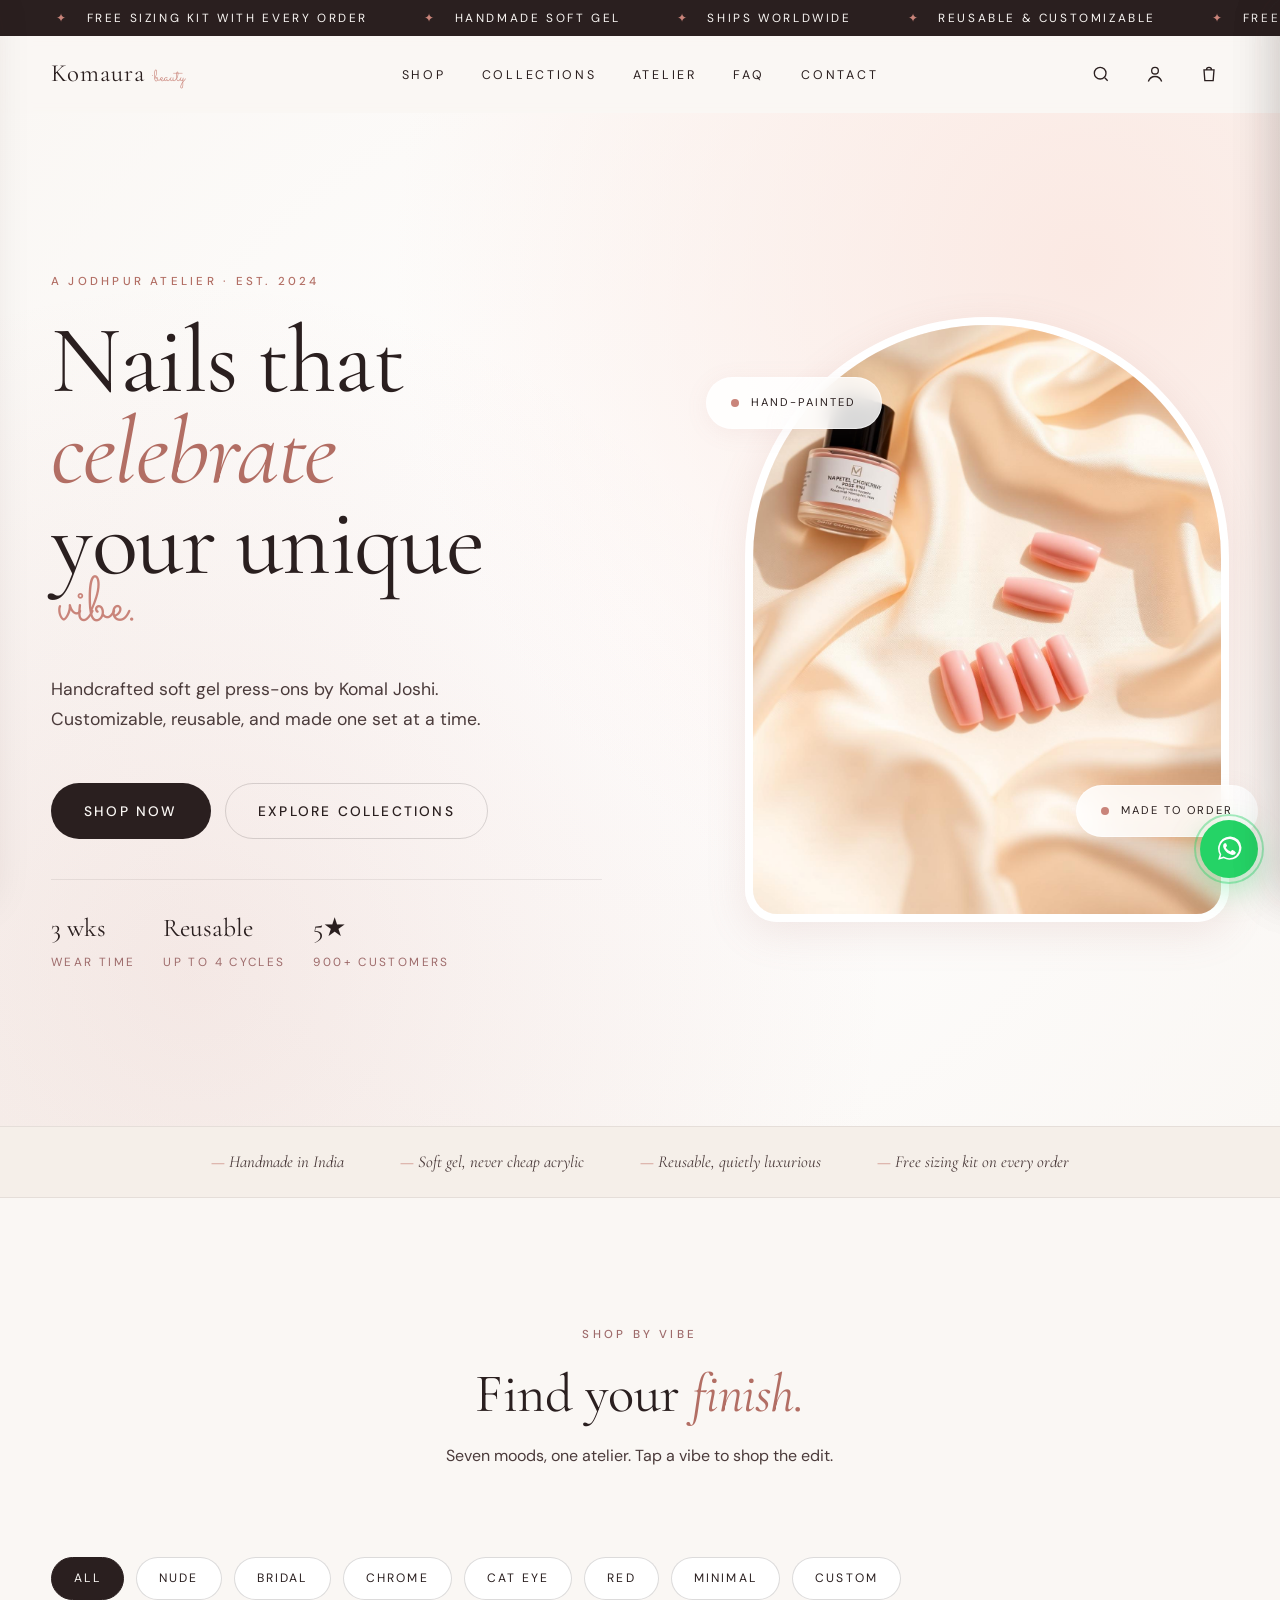
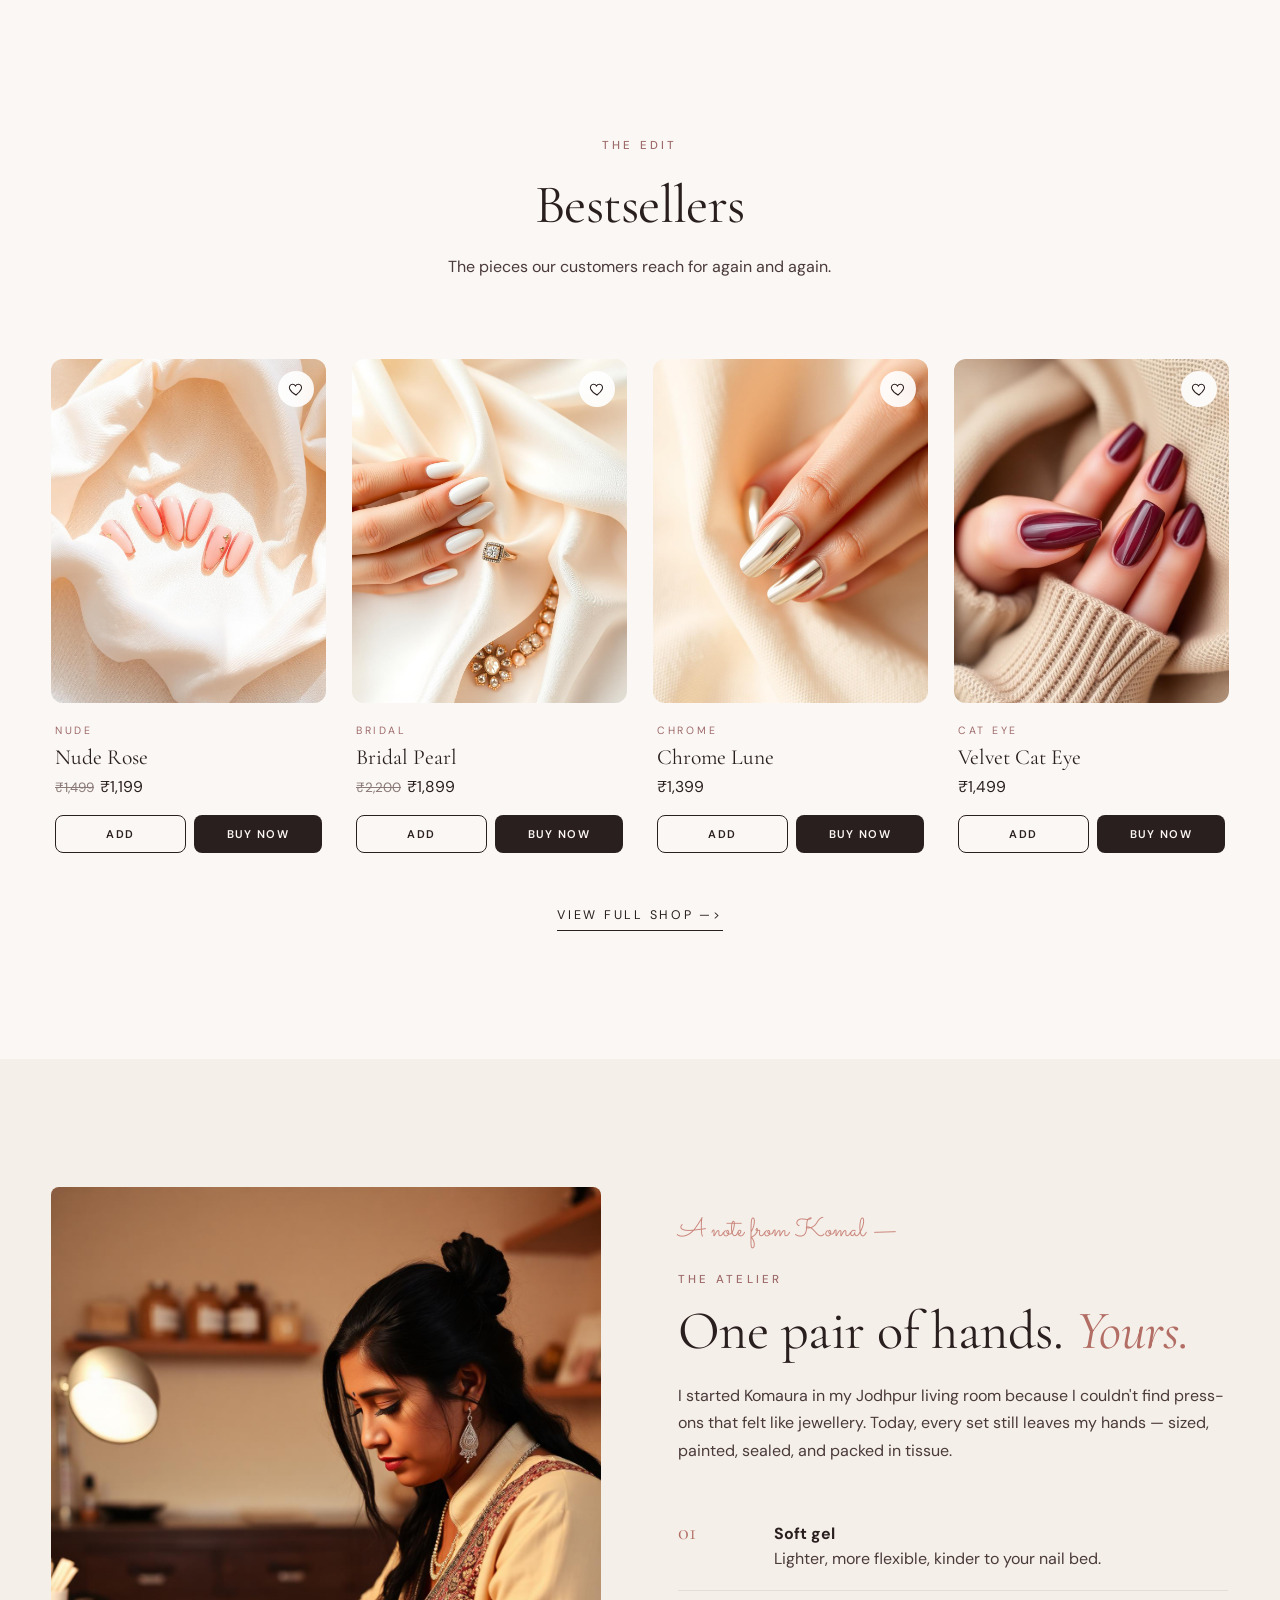
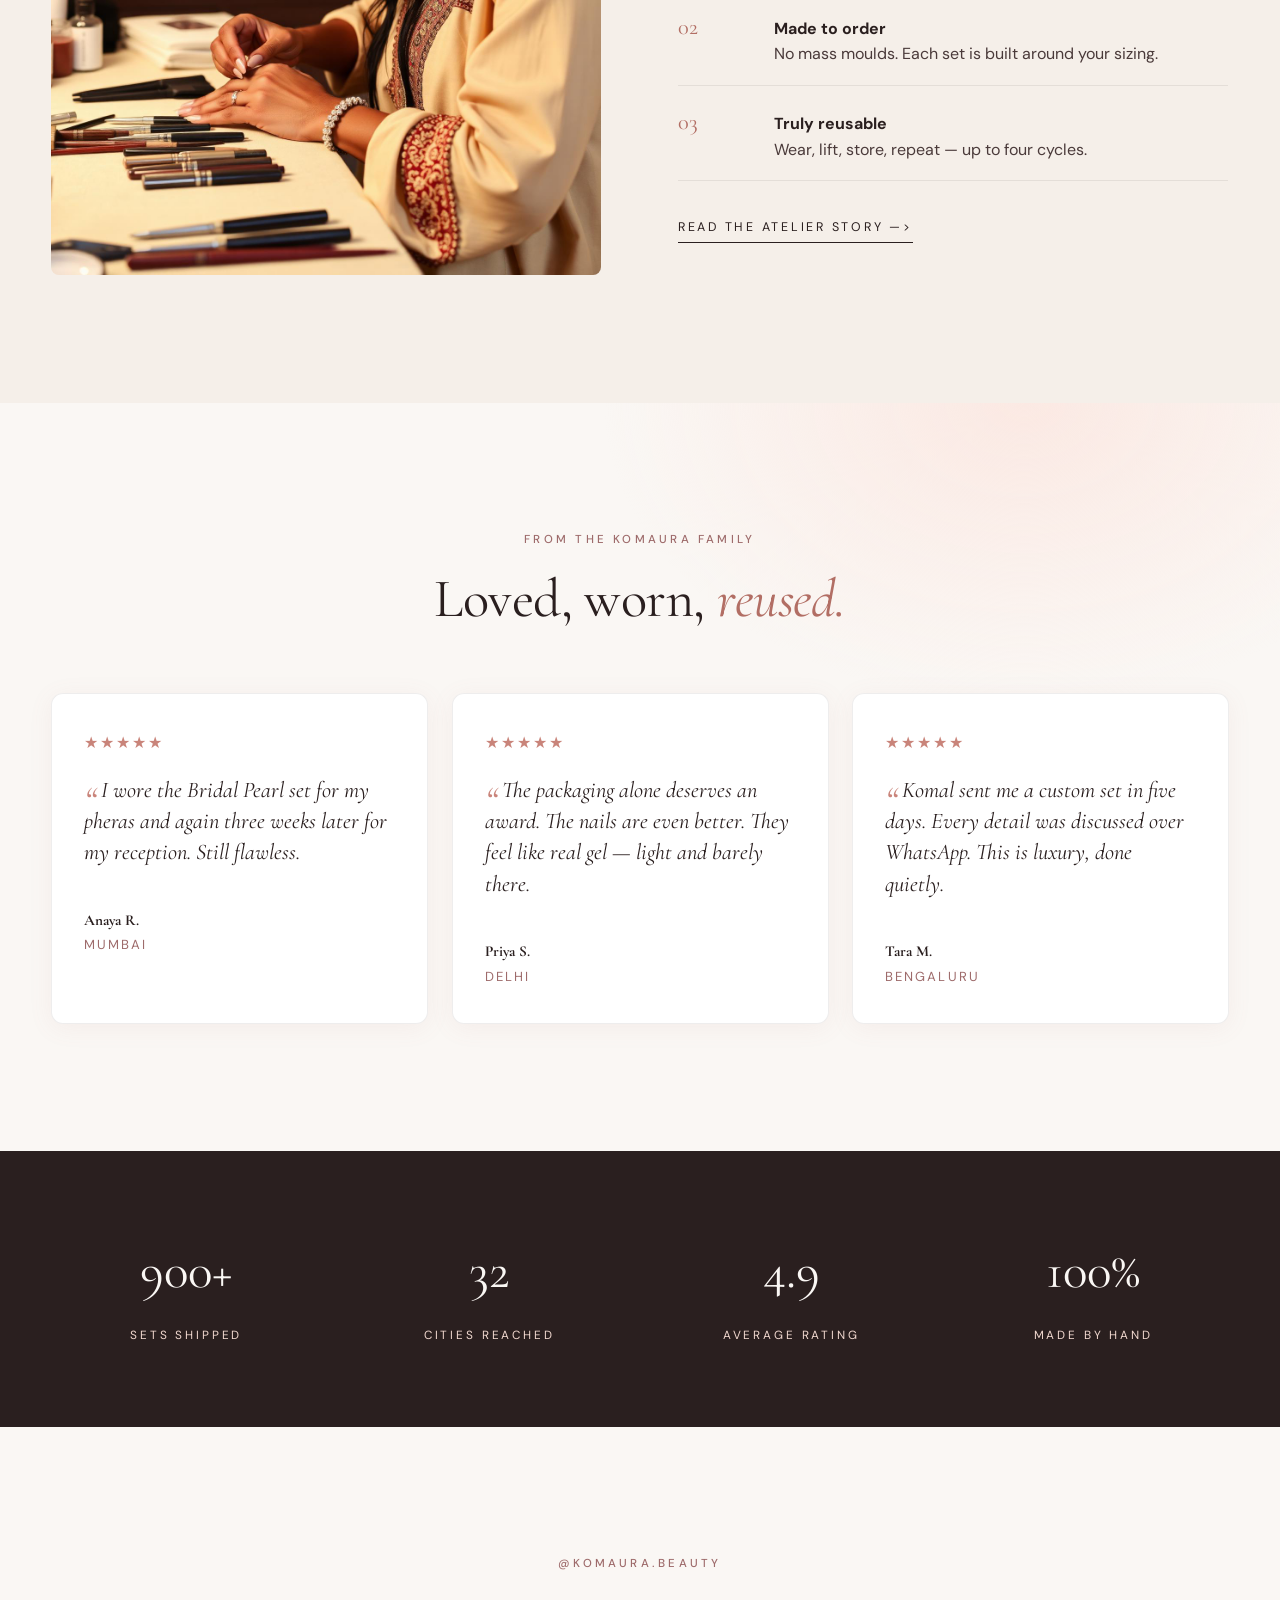
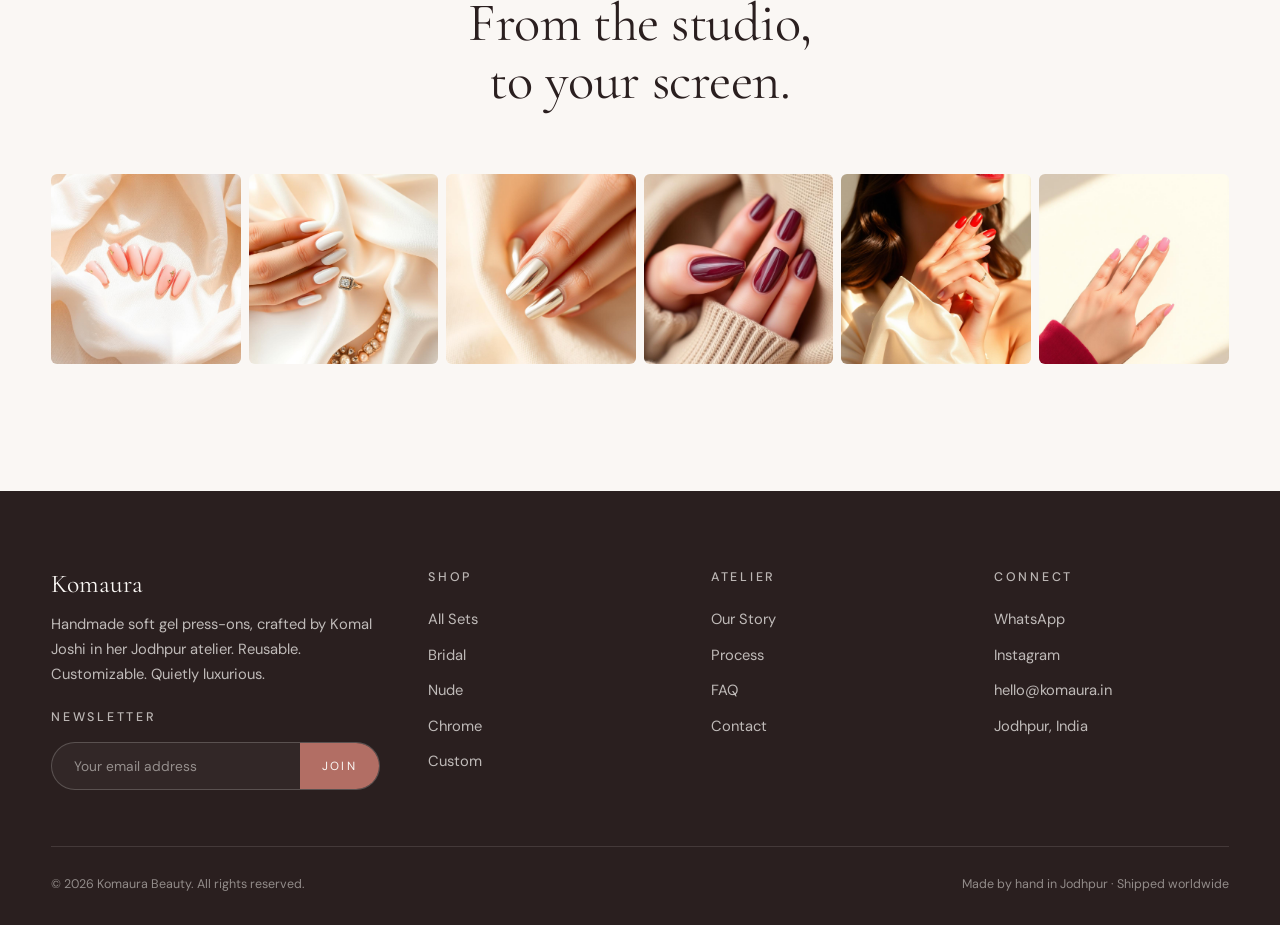
==== commit ab6317e6: "naya" ====
--- a/index.html
+++ b/index.html
@@ -33,8 +33,8 @@
       <div class="hero__copy">
         <span class="eyebrow reveal">A Jodhpur Atelier · Est. 2024</span>
         <h1 class="hero__title reveal" data-delay="1">
-          Nails that <em>tell</em><br>
-          your <span class="script">story.</span>
+          Nails that <em>celebrate</em><br>
+          your unique <span class="script">vibe.</span>
         </h1>
         <p class="hero__sub reveal" data-delay="2">
           Handcrafted soft gel press-ons by Komal Joshi.
--- a/css/base.css
+++ b/css/base.css
@@ -220,11 +220,6 @@
 .link-arrow:hover { gap: 14px; color: var(--rose-deep); }
 
 /* Page transitions */
-main { animation: pageIn 600ms var(--ease) both; }
-@keyframes pageIn {
-  from { opacity: 0; transform: translateY(8px); }
-  to   { opacity: 1; transform: translateY(0); }
-}
 
 /* Scrollbar */
 ::-webkit-scrollbar { width: 10px; height: 10px; }
--- a/css/components.css
+++ b/css/components.css
@@ -133,18 +133,37 @@
 }
 .cart-badge.is-on { transform: scale(1); }
 
-.nav__burger { display: none; }
+/* ---------- Hamburger Menu ---------- */
+.nav__burger {
+  display: none;
+  flex-direction: column;
+  gap: 6px;
+  padding: 10px;
+  z-index: 70;
+}
+.nav__burger span {
+  display: block;
+  width: 22px; height: 1.5px;
+  background: var(--ink);
+  transition: transform 0.3s var(--ease);
+}
+.nav__burger span:last-child { width: 14px; }
 
 /* ---------- Mobile bottom nav ---------- */
 .mob-nav {
   display: none;
   position: fixed;
-  bottom: 0; left: 0; right: 0;
-  background: rgba(250, 247, 244, 0.94);
-  backdrop-filter: blur(14px);
-  border-top: 1px solid var(--line);
-  z-index: 55;
-  padding: 10px 8px calc(10px + env(safe-area-inset-bottom));
+  bottom: 20px; 
+  left: 20px; 
+  right: 20px;
+  background: rgba(255, 255, 255, 0.8);
+  backdrop-filter: blur(24px) saturate(180%);
+  -webkit-backdrop-filter: blur(24px) saturate(180%);
+  border: 1px solid rgba(255, 255, 255, 0.5);
+  border-radius: 40px;
+  z-index: 999;
+  padding: 10px 16px;
+  box-shadow: 0 15px 45px rgba(42, 31, 31, 0.1);
 }
 .mob-nav__list {
   display: grid;
@@ -177,24 +196,29 @@
 /* ---------- Hero ---------- */
 .hero {
   position: relative;
-  padding-top: clamp(40px, 6vw, 80px);
-  padding-bottom: clamp(60px, 8vw, 120px);
+  padding-top: clamp(100px, 12vw, 160px);
+  padding-bottom: clamp(100px, 12vw, 160px);
   background:
-    radial-gradient(900px 600px at 85% 25%, var(--blush-soft), transparent 60%),
-    radial-gradient(700px 500px at 10% 90%, rgba(242, 217, 208, 0.5), transparent 60%),
-    var(--cream);
+    radial-gradient(circle at 85% 15%, var(--blush-soft), transparent 50%),
+    radial-gradient(circle at 15% 85%, rgba(201, 132, 122, 0.15), transparent 50%),
+    radial-gradient(circle at 50% 50%, #ffffff, var(--cream));
   overflow: hidden;
 }
 .hero__grid {
   display: grid;
-  grid-template-columns: 1.05fr 1fr;
-  gap: clamp(40px, 6vw, 80px);
+  grid-template-columns: 1.1fr 0.9fr;
+  gap: clamp(60px, 8vw, 120px);
   align-items: center;
 }
-.hero__copy .eyebrow { margin-bottom: 22px; }
+.hero__copy {
+  max-width: 640px;
+  padding-right: 40px;
+}
+.hero__copy .eyebrow { margin-bottom: 24px; color: var(--rose-deep); }
 .hero__title {
-  font-size: clamp(2.8rem, 6.6vw, 5.6rem);
+  font-size: clamp(3.2rem, 7.5vw, 6.2rem);
   letter-spacing: -0.015em;
+  line-height: 0.95;
 }
 .hero__title em {
   font-style: italic;
@@ -203,13 +227,14 @@
 .hero__title .script {
   display: block;
   font-size: 0.66em;
-  margin-top: -4px;
-  margin-left: -8px;
+  margin-top: -0.2em;
+  margin-left: 0.1em;
+  color: var(--rose);
 }
 .hero__sub {
-  margin: 28px 0 36px;
+  margin: 36px 0 48px;
   max-width: 460px;
-  font-size: 1.06rem;
+  font-size: 1.1rem;
 }
 .hero__cta {
   display: flex; gap: 14px; flex-wrap: wrap;
@@ -234,22 +259,25 @@
   inset: 0;
   width: 100%; height: 100%;
   object-fit: cover;
-  border-radius: 220px 220px 24px 24px;
+  border-radius: 300px 300px 40px 40px;
   box-shadow: var(--shadow-lift);
-  animation: floatY 7s ease-in-out infinite;
+  animation: floatY 8s ease-in-out infinite;
+  border: 8px solid var(--white);
 }
 .hero__art .float-tag {
   position: absolute;
-  background: var(--white);
-  padding: 14px 20px;
+  background: rgba(255, 255, 255, 0.85);
+  backdrop-filter: blur(10px);
+  padding: 16px 24px;
   border-radius: 999px;
   box-shadow: var(--shadow-soft);
-  font-size: 0.74rem;
+  font-size: 0.7rem;
   letter-spacing: 0.18em;
   text-transform: uppercase;
   color: var(--ink);
-  display: flex; align-items: center; gap: 10px;
+  display: flex; align-items: center; gap: 12px;
   animation: floatY 5s ease-in-out infinite;
+  border: 1px solid rgba(255,255,255,0.5);
 }
 .hero__art .float-tag.t1 { top: 10%; left: -8%; animation-delay: 0.4s; }
 .hero__art .float-tag.t2 { bottom: 14%; right: -6%; animation-delay: 1.2s; }
@@ -312,8 +340,8 @@
 /* ---------- Product grid + card ---------- */
 .product-grid {
   display: grid;
-  grid-template-columns: repeat(auto-fill, minmax(260px, 1fr));
-  gap: clamp(20px, 2.6vw, 36px) clamp(16px, 2vw, 28px);
+  grid-template-columns: repeat(4, 1fr);
+  gap: clamp(24px, 3vw, 40px) clamp(16px, 2vw, 32px);
 }
 
 .card {
@@ -353,24 +381,40 @@
 .card__heart svg { width: 16px; height: 16px; stroke: var(--ink); fill: none; stroke-width: 1.6; transition: fill var(--t-fast) var(--ease); }
 .card__heart.is-on svg { fill: var(--rose-deep); stroke: var(--rose-deep); }
 
-.card__quick {
-  position: absolute;
-  inset: auto 12px 12px;
-  padding: 12px;
-  background: var(--ink);
-  color: var(--cream);
-  border-radius: 999px;
-  font-size: 0.72rem;
-  letter-spacing: 0.2em;
+.card__content {
+  padding: 4px 4px 0;
+  display: flex;
+  flex-direction: column;
+  gap: 12px;
+}
+
+.card__actions {
+  display: flex;
+  gap: 8px;
+  margin-top: 4px;
+  opacity: 1;
+  transform: none;
+  transition: transform var(--t-fast);
+}
+
+.card__btn {
+  flex: 1;
+  height: 38px;
+  border-radius: 8px;
+  font-size: 0.7rem;
   text-transform: uppercase;
-  text-align: center;
-  opacity: 0;
-  transform: translateY(8px);
-  transition: opacity var(--t-base) var(--ease), transform var(--t-base) var(--ease), background var(--t-fast) var(--ease);
-  z-index: 2;
-}
-.card:hover .card__quick { opacity: 1; transform: translateY(0); }
-.card__quick:hover { background: var(--rose-deep); }
+  letter-spacing: 0.12em;
+  font-weight: 600;
+  transition: all var(--t-fast) var(--ease);
+}
+.card__btn--buy { background: var(--ink); color: var(--cream); }
+.card__btn--add { 
+  background: transparent; 
+  border: 1px solid var(--ink); 
+  color: var(--ink);
+}
+.card__btn--buy:hover { background: var(--rose-deep); }
+.card__btn--add:hover { background: var(--ink); color: var(--cream); }
 
 .card__cat { font-size: 0.66rem; letter-spacing: 0.26em; text-transform: uppercase; color: var(--mauve); margin-bottom: 6px; }
 .card__name { font-family: var(--f-display); font-size: 1.35rem; line-height: 1.1; margin-bottom: 4px; }
@@ -676,7 +720,8 @@
 .drawer {
   position: fixed; top: 0; right: 0; bottom: 0;
   width: min(440px, 92vw);
-  background: var(--cream);
+  background: rgba(250, 247, 244, 0.95);
+  backdrop-filter: blur(20px);
   z-index: 95;
   transform: translateX(100%);
   transition: transform 420ms var(--ease);
@@ -738,10 +783,7 @@
 
 /* ---------- Preloader ---------- */
 .preloader {
-  position: fixed; inset: 0; z-index: 200;
-  background: var(--cream);
-  display: flex; align-items: center; justify-content: center;
-  transition: opacity 480ms var(--ease), visibility 480ms;
+  display: none !important;
 }
 .preloader.done { opacity: 0; visibility: hidden; }
 .preloader__mark {
--- a/css/responsive.css
+++ b/css/responsive.css
@@ -11,6 +11,7 @@
   .pdp__grid > .pdp__gallery { order: 1; }
   .pdp__grid > .pdp__info { order: 2; }
   .t-grid { grid-template-columns: 1fr 1fr; }
+  .product-grid { grid-template-columns: repeat(2, 1fr); }
   .insta__row { grid-template-columns: repeat(4, 1fr); }
   .footer__grid { grid-template-columns: 1fr 1fr; gap: 40px; }
   .counters__grid { grid-template-columns: repeat(2, 1fr); }
@@ -20,13 +21,14 @@
 
 /* ===== Mobile ===== */
 @media (max-width: 720px) {
-  body { padding-bottom: 70px; }
+  body { padding-bottom: 0; } /* Removed redundant padding */
   .nav__links { display: none; }
-  .nav__inner { grid-template-columns: 1fr auto; }
+  .nav__inner { grid-template-columns: auto 1fr auto; }
   .nav__icons { display: none; }
+  .nav__burger { display: flex; }
   .mob-nav { display: block; }
-  .totop { left: auto; right: 22px; bottom: 88px; }
-  .wa-float { right: 16px; bottom: 84px; width: 52px; height: 52px; }
+  .totop { left: 20px; right: auto; bottom: 120px; width: 42px; height: 42px; }
+  .wa-float { right: 20px; bottom: 120px; width: 50px; height: 50px; }
   .wa-float__tip { display: none; }
 
   .hero__art { aspect-ratio: 1; max-width: 480px; margin: 0 auto; }
@@ -35,13 +37,14 @@
 
   .t-grid { grid-template-columns: 1fr; }
   .insta__row { grid-template-columns: repeat(3, 1fr); }
+  .footer { padding-bottom: 110px; } /* This padding ensures footer content clears the mob-nav */
   .footer__grid { grid-template-columns: 1fr; }
   .footer__base { flex-direction: column; }
   .counters__grid { grid-template-columns: 1fr 1fr; gap: 28px; }
 
-  .product-grid { grid-template-columns: 1fr 1fr; gap: 18px 14px; }
+  .product-grid { grid-template-columns: 1fr 1fr !important; gap: 16px; }
   .card__name { font-size: 1.1rem; }
-
+do
   .pdp__gallery { grid-template-columns: 1fr; }
   .pdp__thumbs { flex-direction: row; overflow-x: auto; order: 2; }
   .pdp__thumbs button { width: 64px; }
